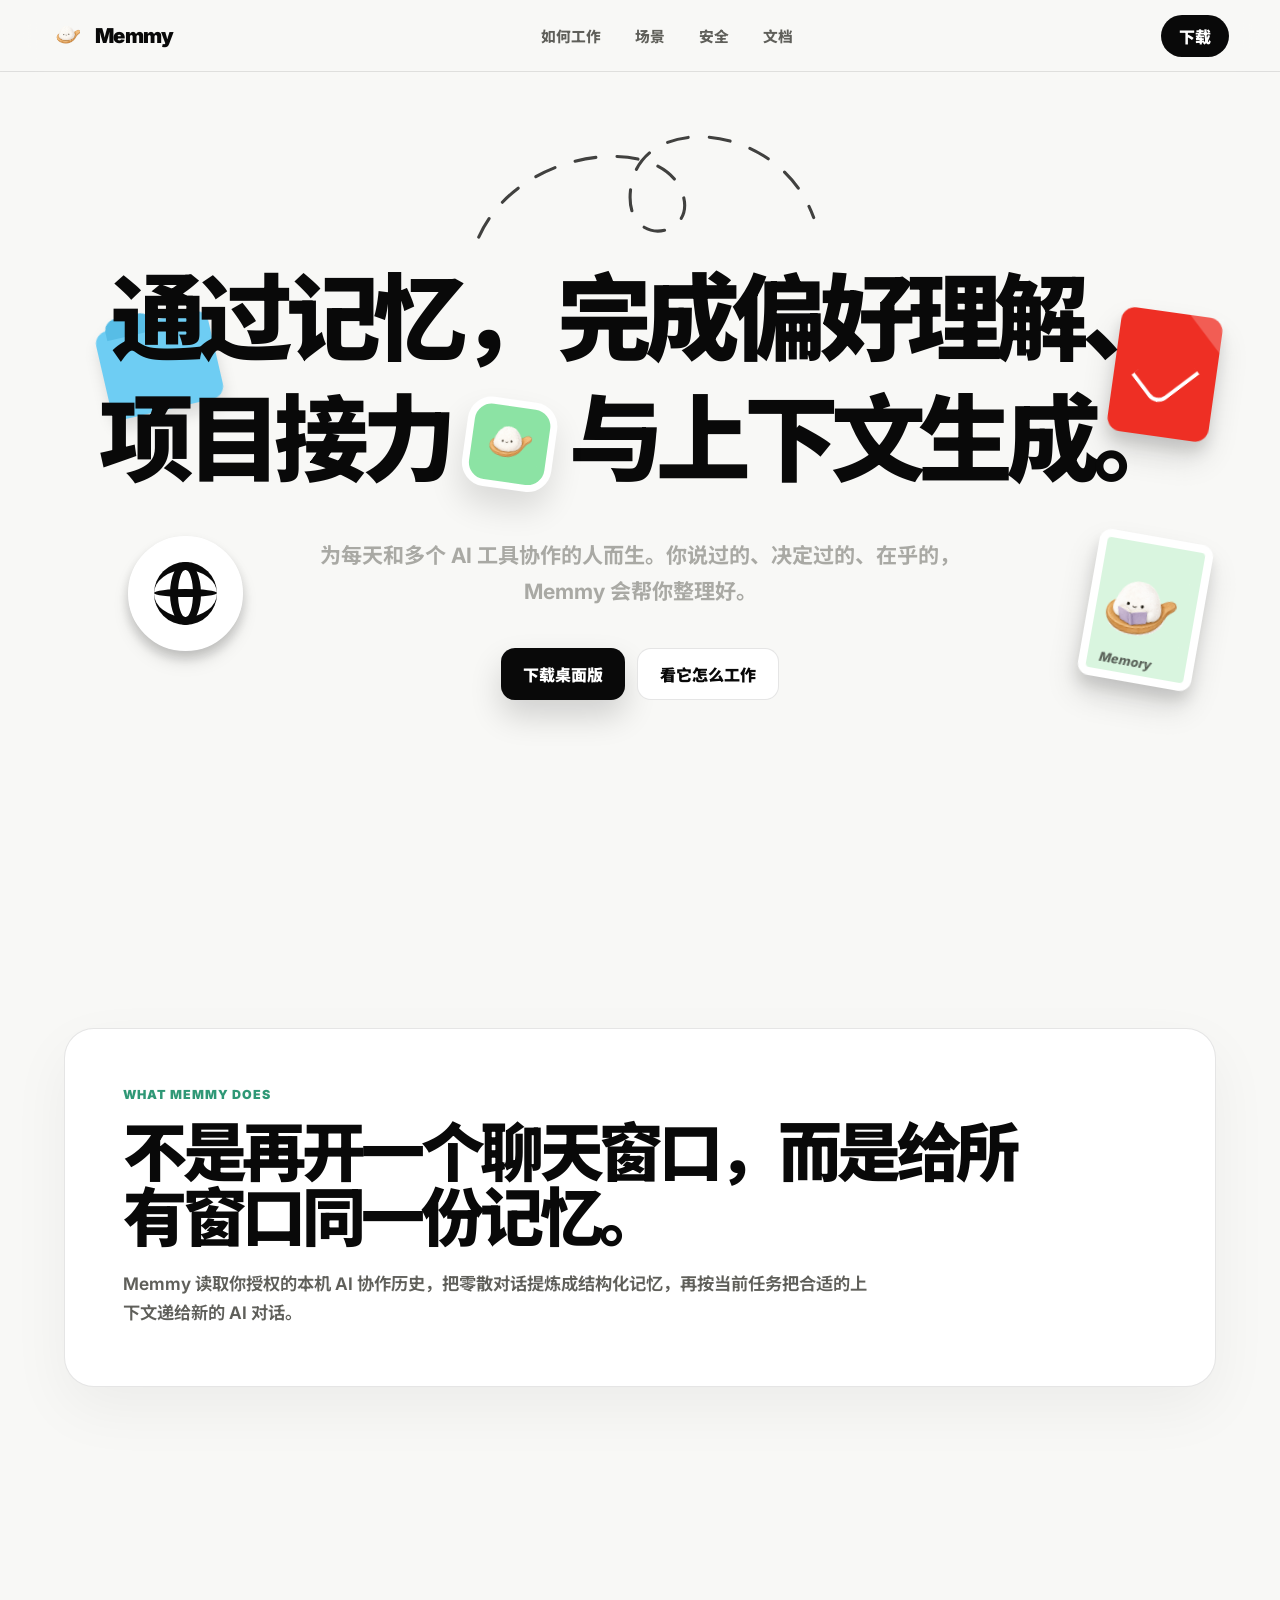
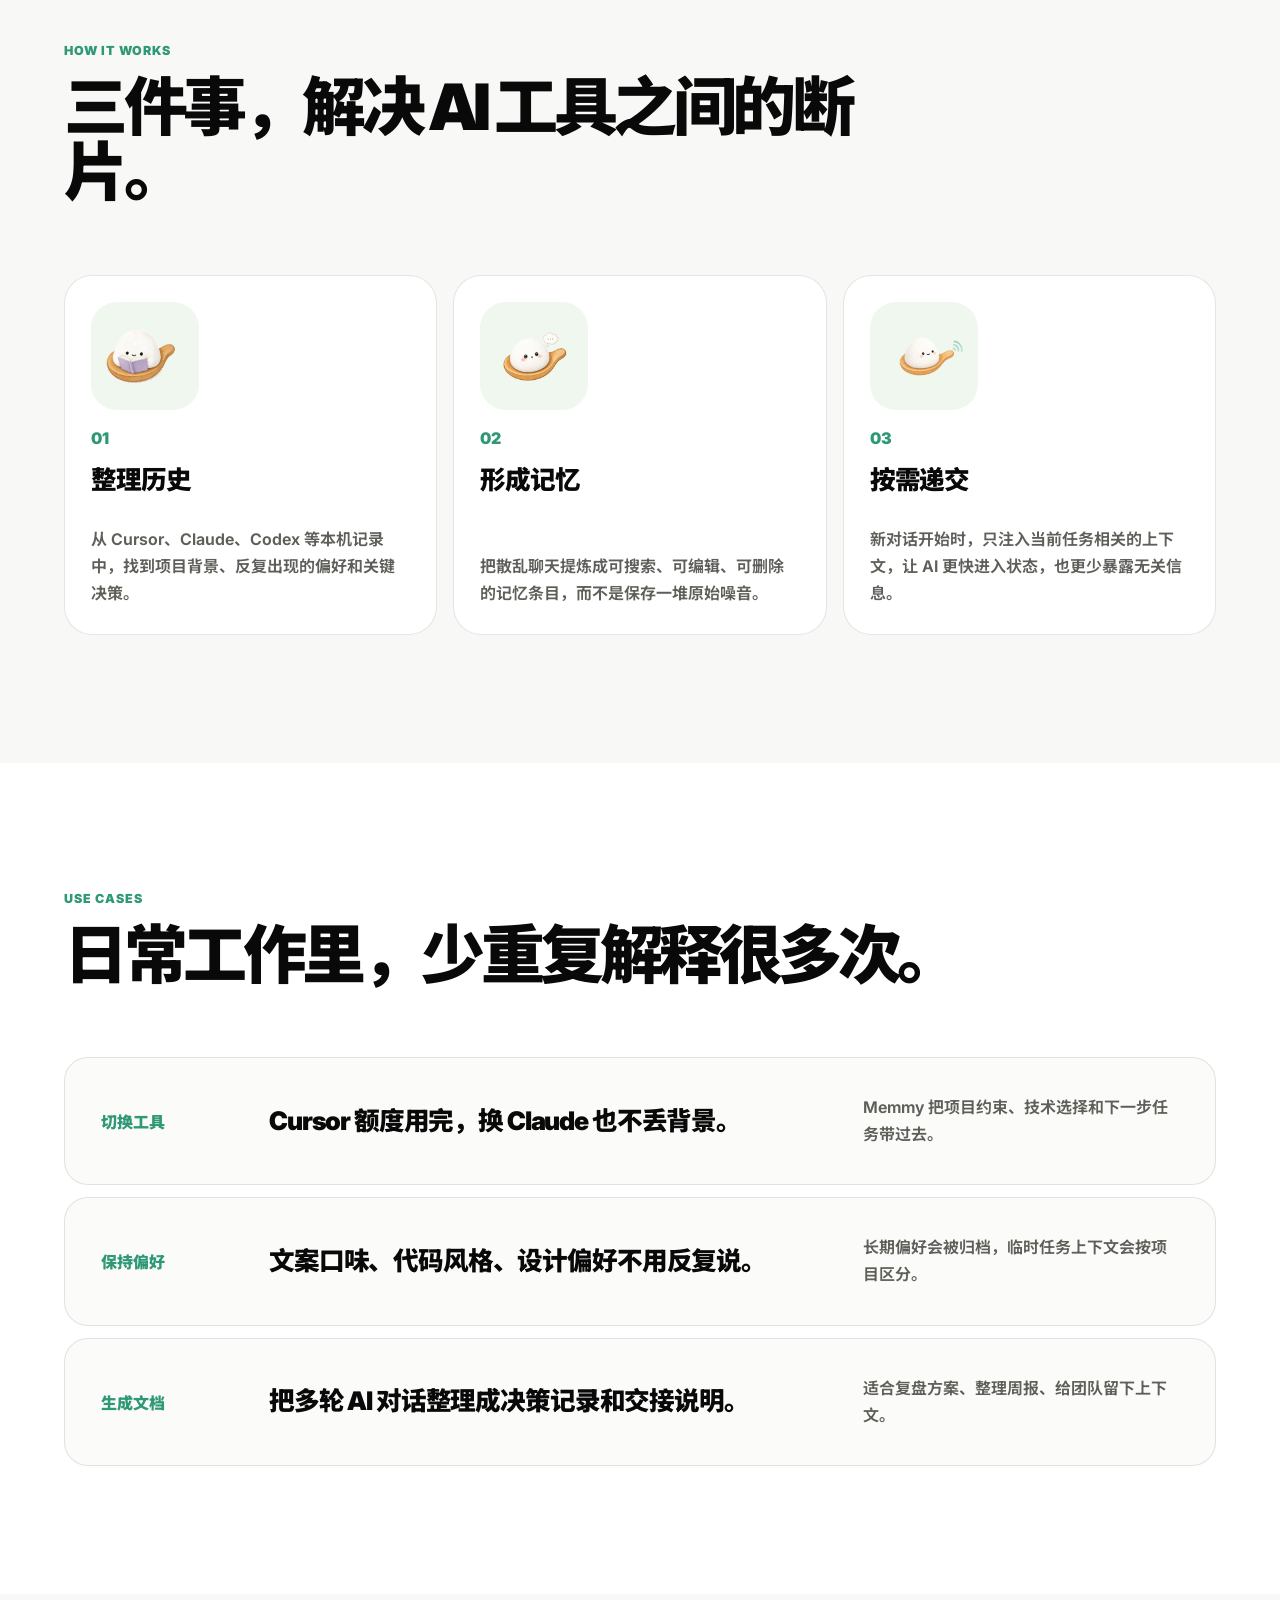
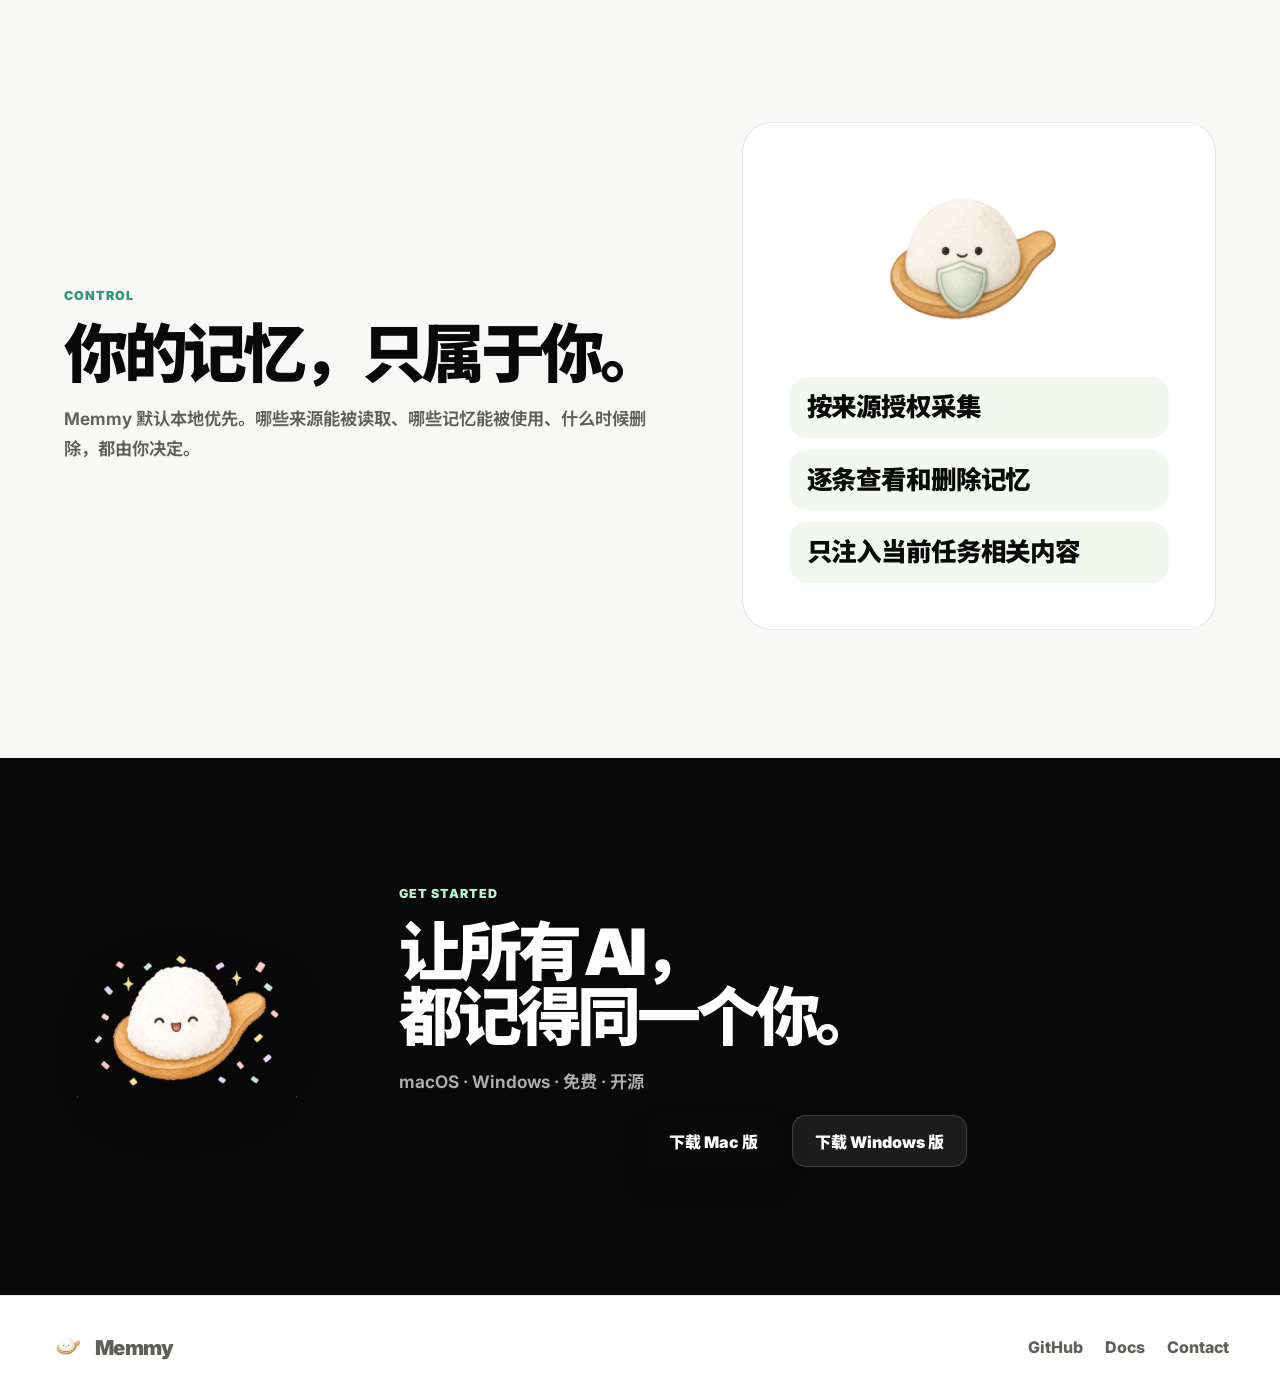
==== index.html @ 9f3065ba "Publish Memmy website version 2" ====
<!DOCTYPE html>
<html lang="zh-CN">
<head>
  <meta charset="UTF-8" />
  <meta name="viewport" content="width=device-width, initial-scale=1.0" />
  <title>Memmy · 让所有 AI，都记得同一个你</title>
  <meta name="description" content="Memmy 是一个本地优先的个人 AI 记忆层。它整理你的偏好、决策和项目背景，让不同 AI 工具接上同一个你。" />
  <link rel="icon" type="image/png" href="assets/favicon.png" />
  <link rel="preconnect" href="https://fonts.googleapis.com" />
  <link rel="preconnect" href="https://fonts.gstatic.com" crossorigin />
  <link href="https://fonts.googleapis.com/css2?family=Inter:wght@400;500;600;700;800;900&family=Noto+Sans+SC:wght@400;500;700;900&display=swap" rel="stylesheet" />
  <link rel="stylesheet" href="styles.css?v=qoderwork-clean-v1" />
</head>
<body>
  <header class="site-nav">
    <a href="#top" class="brand">
      <img src="assets/mascot/memmy-rice.png" alt="Memmy" />
      <span>Memmy</span>
    </a>
    <nav class="nav-links" aria-label="主导航">
      <a href="#how">如何工作</a>
      <a href="#cases">场景</a>
      <a href="#privacy">安全</a>
      <a href="docs/">文档</a>
    </nav>
    <a href="#download" class="nav-button">下载</a>
  </header>

  <main id="top">
    <section class="hero">
      <div class="hero-art" aria-hidden="true">
        <svg class="doodle-line" viewBox="0 0 520 210" fill="none">
          <path d="M78 140C122 42 271 24 304 82C336 141 237 159 250 82C264 -2 417 10 456 118" pathLength="1" />
        </svg>

        <div class="sticker sticker-folder">
          <span></span>
        </div>
        <div class="sticker sticker-globe">
          <span></span>
        </div>
        <div class="sticker sticker-doc">
          <span></span>
        </div>
        <div class="sticker sticker-card">
          <img src="assets/mascot/memmy-read.png" alt="" />
        </div>
      </div>

      <div class="hero-copy reveal">
        <h1>
          <span>通过记忆，</span>
          <span>完成偏好理解、</span>
          <span>项目接力</span>
          <img src="assets/mascot/memmy-rice.png" alt="" class="inline-memmy" />
          <span>与上下文生成。</span>
        </h1>
        <p>为每天和多个 AI 工具协作的人而生。你说过的、决定过的、在乎的，Memmy 会帮你整理好。</p>
        <div class="hero-actions">
          <a href="#download" class="button button-primary">下载桌面版</a>
          <a href="#how" class="button button-secondary">看它怎么工作</a>
        </div>
      </div>
    </section>

    <section class="plain-intro">
      <div class="intro-card reveal">
        <span class="eyebrow">WHAT MEMMY DOES</span>
        <h2>不是再开一个聊天窗口，而是给所有窗口同一份记忆。</h2>
        <p>Memmy 读取你授权的本机 AI 协作历史，把零散对话提炼成结构化记忆，再按当前任务把合适的上下文递给新的 AI 对话。</p>
      </div>
    </section>

    <section class="process-section" id="how">
      <div class="section-heading reveal">
        <span class="eyebrow">HOW IT WORKS</span>
        <h2>三件事，解决 AI 工具之间的断片。</h2>
      </div>

      <div class="process-grid">
        <article class="process-card reveal">
          <div class="process-icon">
            <img src="assets/mascot/memmy-read.png" alt="" />
          </div>
          <span>01</span>
          <h3>整理历史</h3>
          <p>从 Cursor、Claude、Codex 等本机记录中，找到项目背景、反复出现的偏好和关键决策。</p>
        </article>
        <article class="process-card reveal">
          <div class="process-icon">
            <img src="assets/mascot/memmy-think.png" alt="" />
          </div>
          <span>02</span>
          <h3>形成记忆</h3>
          <p>把散乱聊天提炼成可搜索、可编辑、可删除的记忆条目，而不是保存一堆原始噪音。</p>
        </article>
        <article class="process-card reveal">
          <div class="process-icon">
            <img src="assets/mascot/memmy-connect.png" alt="" />
          </div>
          <span>03</span>
          <h3>按需递交</h3>
          <p>新对话开始时，只注入当前任务相关的上下文，让 AI 更快进入状态，也更少暴露无关信息。</p>
        </article>
      </div>
    </section>

    <section class="cases-section" id="cases">
      <div class="section-heading reveal">
        <span class="eyebrow">USE CASES</span>
        <h2>日常工作里，少重复解释很多次。</h2>
      </div>

      <div class="case-list">
        <article class="case-row reveal">
          <span>切换工具</span>
          <h3>Cursor 额度用完，换 Claude 也不丢背景。</h3>
          <p>Memmy 把项目约束、技术选择和下一步任务带过去。</p>
        </article>
        <article class="case-row reveal">
          <span>保持偏好</span>
          <h3>文案口味、代码风格、设计偏好不用反复说。</h3>
          <p>长期偏好会被归档，临时任务上下文会按项目区分。</p>
        </article>
        <article class="case-row reveal">
          <span>生成文档</span>
          <h3>把多轮 AI 对话整理成决策记录和交接说明。</h3>
          <p>适合复盘方案、整理周报、给团队留下上下文。</p>
        </article>
      </div>
    </section>

    <section class="privacy-section" id="privacy">
      <div class="privacy-copy reveal">
        <span class="eyebrow">CONTROL</span>
        <h2>你的记忆，只属于你。</h2>
        <p>Memmy 默认本地优先。哪些来源能被读取、哪些记忆能被使用、什么时候删除，都由你决定。</p>
      </div>
      <div class="privacy-panel reveal">
        <img src="assets/mascot/memmy-shield.png" alt="" />
        <ul>
          <li>按来源授权采集</li>
          <li>逐条查看和删除记忆</li>
          <li>只注入当前任务相关内容</li>
        </ul>
      </div>
    </section>

    <section class="download-section" id="download">
      <img src="assets/mascot/memmy-celebrate.png" alt="" class="download-mascot reveal" />
      <div class="download-copy reveal">
        <span class="eyebrow">GET STARTED</span>
        <h2>让所有 AI，<br />都记得同一个你。</h2>
        <p>macOS · Windows · 免费 · 开源</p>
        <div class="hero-actions">
          <a href="#" class="button button-primary" id="downloadBtn">下载 Mac 版</a>
          <a href="#" class="button button-secondary" id="downloadWinBtn">下载 Windows 版</a>
        </div>
      </div>
    </section>
  </main>

  <footer class="footer">
    <a href="#top" class="brand">
      <img src="assets/mascot/memmy-rice.png" alt="" />
      <span>Memmy</span>
    </a>
    <nav>
      <a href="https://github.com/memmy" target="_blank" rel="noreferrer">GitHub</a>
      <a href="docs/">Docs</a>
      <a href="mailto:hi@memmy.ai">Contact</a>
    </nav>
  </footer>

  <script src="script.js?v=qoderwork-clean-v1"></script>
</body>
</html>
---- styles.css ----
:root {
  --bg: #f8f8f6;
  --paper: #ffffff;
  --ink: #090909;
  --muted: #a9a9a4;
  --text-soft: #5f5f5a;
  --line: rgba(9, 9, 9, 0.1);
  --mint: #8ce3a4;
  --mint-dark: #2f9876;
  --blue: #6ecdf3;
  --red: #ee2f24;
  --shadow: 0 18px 32px rgba(9, 9, 9, 0.12);
  --maxw: 1180px;
  --font: "Inter", "Noto Sans SC", ui-sans-serif, system-ui, -apple-system, "PingFang SC", sans-serif;
}

*, *::before, *::after {
  box-sizing: border-box;
  margin: 0;
  padding: 0;
}

html {
  scroll-behavior: smooth;
  background: var(--bg);
}

body {
  min-height: 100vh;
  color: var(--ink);
  background: var(--bg);
  font-family: var(--font);
  overflow-x: hidden;
  -webkit-font-smoothing: antialiased;
}

img {
  display: block;
  max-width: 100%;
}

a {
  color: inherit;
  text-decoration: none;
}

::selection {
  color: var(--ink);
  background: #d7f7df;
}

.site-nav {
  position: sticky;
  top: 0;
  z-index: 50;
  height: 72px;
  display: flex;
  align-items: center;
  justify-content: space-between;
  gap: 20px;
  padding: 0 clamp(20px, 4vw, 52px);
  background: rgba(248, 248, 246, 0.86);
  border-bottom: 1px solid var(--line);
  backdrop-filter: blur(18px);
  -webkit-backdrop-filter: blur(18px);
}

.brand {
  display: inline-flex;
  align-items: center;
  gap: 10px;
  font-weight: 900;
}

.brand img {
  width: 34px;
  height: 34px;
  object-fit: contain;
}

.brand span {
  font-size: 1.28rem;
  letter-spacing: -0.04em;
}

.nav-links {
  display: flex;
  align-items: center;
  gap: clamp(18px, 3vw, 34px);
  color: var(--text-soft);
  font-size: 0.92rem;
  font-weight: 800;
}

.nav-button {
  display: inline-flex;
  align-items: center;
  justify-content: center;
  min-height: 42px;
  padding: 0 18px;
  color: #fff;
  font-weight: 900;
  border-radius: 999px;
  background: var(--ink);
}

.hero {
  position: relative;
  min-height: calc(100vh - 72px);
  display: grid;
  place-items: center;
  padding: clamp(70px, 8vw, 110px) clamp(20px, 5vw, 72px) clamp(72px, 9vw, 120px);
  overflow: hidden;
}

.hero-copy {
  position: relative;
  z-index: 2;
  max-width: 1600px;
  display: grid;
  justify-items: center;
  gap: clamp(24px, 3vw, 38px);
  text-align: center;
}

.hero h1 {
  max-width: 1480px;
  font-size: clamp(4rem, 7.4vw, 10rem);
  font-weight: 900;
  line-height: 1.27;
  letter-spacing: -0.08em;
}

.hero h1 span {
  display: inline-block;
  white-space: nowrap;
}

.inline-memmy {
  display: inline-block;
  width: clamp(74px, 7vw, 118px);
  margin: 0 0.06em;
  padding: 8px;
  vertical-align: middle;
  border: 7px solid #fff;
  border-radius: 24px;
  background: var(--mint);
  box-shadow: var(--shadow);
  transform: rotate(8deg) translateY(-0.05em);
}

.hero p {
  max-width: 720px;
  color: var(--muted);
  font-size: clamp(1.1rem, 1.65vw, 1.55rem);
  font-weight: 700;
  line-height: 1.7;
}

.hero-actions {
  display: flex;
  align-items: center;
  justify-content: center;
  gap: 12px;
  flex-wrap: wrap;
}

.button {
  min-height: 52px;
  display: inline-flex;
  align-items: center;
  justify-content: center;
  padding: 0 22px;
  border-radius: 14px;
  font-weight: 900;
  transition: transform 0.18s ease, box-shadow 0.18s ease;
}

.button:hover {
  transform: translateY(-2px);
}

.button-primary {
  color: #fff;
  background: var(--ink);
  box-shadow: 0 16px 32px rgba(9, 9, 9, 0.16);
}

.button-secondary {
  color: var(--ink);
  background: var(--paper);
  border: 1px solid var(--line);
}

.hero-art {
  position: absolute;
  inset: 0;
  z-index: 1;
  pointer-events: none;
}

.doodle-line {
  position: absolute;
  top: 5%;
  left: 50%;
  width: min(36vw, 520px);
  transform: translateX(-50%);
}

.doodle-line path {
  stroke: #1e1e1d;
  stroke-width: 3.5;
  stroke-linecap: round;
  stroke-dasharray: 0.035 0.035;
  opacity: 0.84;
}

.sticker {
  position: absolute;
  display: grid;
  place-items: center;
  filter: drop-shadow(0 10px 7px rgba(9, 9, 9, 0.12));
}

.sticker-folder {
  left: 8%;
  top: 30%;
  width: clamp(88px, 9vw, 150px);
  height: clamp(70px, 7vw, 118px);
  transform: rotate(-13deg);
  border-radius: 13px;
  background: var(--blue);
}

.sticker-folder::before {
  content: "";
  position: absolute;
  top: -10px;
  left: 12px;
  width: 42%;
  height: 20px;
  border-radius: 12px 12px 0 0;
  background: #57bde6;
}

.sticker-globe {
  left: 10%;
  top: 56%;
  width: clamp(86px, 9vw, 138px);
  aspect-ratio: 1;
  border: 10px solid #fff;
  border-radius: 50%;
  background: #fff;
  box-shadow: 0 6px 12px rgba(9, 9, 9, 0.14);
}

.sticker-globe span,
.sticker-globe::before,
.sticker-globe::after {
  position: absolute;
  content: "";
  inset: 16px;
  border: 8px solid var(--ink);
  border-radius: 50%;
}

.sticker-globe span {
  width: 32%;
  left: 34%;
}

.sticker-globe::before {
  border-left: 0;
  border-right: 0;
}

.sticker-globe::after {
  inset: 46% 16px auto;
  height: 8px;
  border: 0;
  background: var(--ink);
}

.sticker-doc {
  right: 5%;
  top: 29%;
  width: clamp(78px, 8vw, 128px);
  aspect-ratio: 0.82;
  transform: rotate(8deg);
  border-radius: 14px;
  background: var(--red);
  box-shadow: var(--shadow);
}

.sticker-doc::before {
  content: "";
  position: absolute;
  top: 0;
  right: 0;
  border-style: solid;
  border-width: 0 34px 34px 0;
  border-color: transparent rgba(255, 255, 255, 0.22) transparent transparent;
}

.sticker-doc span {
  width: 40%;
  height: 44%;
  border: 4px solid #fff;
  border-top: 0;
  border-left: 0;
  transform: rotate(45deg);
  border-radius: 0 0 14px 0;
}

.sticker-card {
  right: 6%;
  top: 56%;
  width: clamp(84px, 9vw, 136px);
  aspect-ratio: 0.78;
  transform: rotate(10deg);
  padding: 10px;
  border: 8px solid #fff;
  border-radius: 12px;
  background: #d9f5df;
  box-shadow: var(--shadow);
}

.sticker-card img {
  width: 100%;
  height: 78%;
  object-fit: contain;
}

.sticker-card::after {
  content: "Memory";
  position: absolute;
  left: 12px;
  right: 12px;
  bottom: 5px;
  color: #2b2b28;
  font-size: clamp(0.72rem, 1vw, 1rem);
  font-weight: 800;
  font-style: italic;
  opacity: 0.72;
}

.plain-intro,
.process-section,
.cases-section,
.privacy-section,
.download-section {
  padding: clamp(76px, 10vw, 130px) clamp(20px, 5vw, 64px);
}

.intro-card {
  max-width: var(--maxw);
  display: grid;
  gap: 18px;
  margin: 0 auto;
  padding: clamp(30px, 5vw, 58px);
  border: 1px solid var(--line);
  border-radius: 30px;
  background: var(--paper);
  box-shadow: 0 22px 60px rgba(9, 9, 9, 0.05);
}

.eyebrow {
  color: var(--mint-dark);
  font-size: 0.78rem;
  font-weight: 900;
  letter-spacing: 0.08em;
  text-transform: uppercase;
}

.intro-card h2,
.section-heading h2,
.privacy-copy h2,
.download-copy h2 {
  max-width: 900px;
  font-size: clamp(2.4rem, 5vw, 5.2rem);
  font-weight: 900;
  line-height: 1.02;
  letter-spacing: -0.07em;
}

.intro-card p,
.section-heading p,
.privacy-copy p,
.download-copy p {
  max-width: 760px;
  color: var(--text-soft);
  font-size: clamp(1rem, 1.35vw, 1.2rem);
  font-weight: 650;
  line-height: 1.72;
}

.section-heading {
  max-width: var(--maxw);
  display: grid;
  gap: 16px;
  margin: 0 auto clamp(36px, 6vw, 70px);
}

.process-grid {
  max-width: var(--maxw);
  display: grid;
  grid-template-columns: repeat(3, 1fr);
  gap: 16px;
  margin: 0 auto;
}

.process-card {
  min-height: 360px;
  display: flex;
  flex-direction: column;
  gap: 18px;
  padding: 26px;
  border: 1px solid var(--line);
  border-radius: 28px;
  background: var(--paper);
}

.process-icon {
  width: 108px;
  height: 108px;
  display: grid;
  place-items: center;
  border-radius: 26px;
  background: #eff7ef;
}

.process-icon img {
  width: 78px;
}

.process-card span,
.case-row span {
  color: var(--mint-dark);
  font-weight: 900;
}

.process-card h3,
.case-row h3,
.privacy-panel li {
  font-size: clamp(1.35rem, 2vw, 1.9rem);
  font-weight: 900;
  line-height: 1.12;
  letter-spacing: -0.045em;
}

.process-card p,
.case-row p {
  margin-top: auto;
  color: var(--text-soft);
  font-weight: 650;
  line-height: 1.7;
}

.cases-section {
  background: #fff;
}

.case-list {
  max-width: var(--maxw);
  display: grid;
  gap: 12px;
  margin: 0 auto;
}

.case-row {
  display: grid;
  grid-template-columns: 120px 1fr minmax(220px, 0.58fr);
  gap: clamp(18px, 4vw, 48px);
  align-items: center;
  padding: clamp(22px, 4vw, 36px);
  border: 1px solid var(--line);
  border-radius: 24px;
  background: #fbfbf9;
}

.privacy-section {
  display: grid;
  grid-template-columns: minmax(0, 0.95fr) minmax(320px, 0.75fr);
  gap: clamp(30px, 6vw, 86px);
  align-items: center;
  max-width: calc(var(--maxw) + 128px);
  margin: 0 auto;
}

.privacy-copy {
  display: grid;
  gap: 18px;
}

.privacy-panel {
  display: grid;
  justify-items: center;
  gap: 28px;
  padding: clamp(28px, 5vw, 46px);
  border: 1px solid var(--line);
  border-radius: 30px;
  background: var(--paper);
}

.privacy-panel img {
  width: min(56%, 180px);
}

.privacy-panel ul {
  width: 100%;
  display: grid;
  gap: 12px;
  list-style: none;
}

.privacy-panel li {
  padding: 16px 18px;
  border-radius: 18px;
  background: #f2f7f0;
}

.download-section {
  display: grid;
  grid-template-columns: minmax(180px, 0.3fr) minmax(0, 1fr);
  gap: clamp(30px, 7vw, 90px);
  align-items: center;
  color: #fff;
  background: var(--ink);
}

.download-mascot {
  width: min(100%, 220px);
  justify-self: center;
  filter: drop-shadow(0 20px 28px rgba(0, 0, 0, 0.28));
}

.download-copy {
  display: grid;
  gap: 18px;
}

.download-copy p {
  color: rgba(255, 255, 255, 0.68);
}

.download-section .eyebrow {
  color: #b6f1cd;
}

.download-section .button-secondary {
  color: #fff;
  background: rgba(255, 255, 255, 0.08);
  border-color: rgba(255, 255, 255, 0.16);
}

.footer {
  display: flex;
  align-items: center;
  justify-content: space-between;
  gap: 24px;
  padding: 34px clamp(20px, 4vw, 52px);
  color: var(--text-soft);
  background: #fff;
  border-top: 1px solid var(--line);
}

.footer nav {
  display: flex;
  gap: 22px;
  flex-wrap: wrap;
  justify-content: flex-end;
  font-weight: 800;
}

.reveal {
  opacity: 0;
  transform: translateY(20px);
  transition: opacity 0.65s cubic-bezier(0.16, 1, 0.3, 1), transform 0.65s cubic-bezier(0.16, 1, 0.3, 1);
}

.reveal.visible {
  opacity: 1;
  transform: translateY(0);
}

@media (max-width: 1100px) {
  .hero h1 {
    font-size: clamp(3.8rem, 10vw, 7rem);
  }

  .sticker-folder {
    left: 3%;
  }

  .sticker-globe {
    left: 4%;
  }

  .sticker-doc,
  .sticker-card {
    right: 4%;
  }
}

@media (max-width: 900px) {
  .nav-links {
    display: none;
  }

  .hero {
    min-height: calc(100vh - 72px);
  }

  .hero h1 span {
    white-space: normal;
  }

  .sticker {
    opacity: 0.42;
    transform: scale(0.76);
  }

  .doodle-line {
    opacity: 0.45;
    width: 70vw;
  }

  .process-grid,
  .privacy-section,
  .download-section {
    grid-template-columns: 1fr;
  }

  .case-row {
    grid-template-columns: 1fr;
  }
}

@media (max-width: 560px) {
  .site-nav {
    height: 66px;
  }

  .brand span {
    font-size: 1.08rem;
  }

  .hero {
    padding-top: 64px;
  }

  .hero h1 {
    font-size: clamp(3.2rem, 16vw, 4.6rem);
    line-height: 1.12;
  }

  .hero p {
    font-size: 1rem;
  }

  .sticker-doc,
  .sticker-card,
  .sticker-folder,
  .sticker-globe {
    display: none;
  }

  .hero-actions,
  .button {
    width: 100%;
  }

  .footer {
    align-items: flex-start;
    flex-direction: column;
  }

  .footer nav {
    justify-content: flex-start;
  }
}

@media (prefers-reduced-motion: reduce) {
  *, *::before, *::after {
    scroll-behavior: auto !important;
    animation: none !important;
    transition: none !important;
  }

  .reveal {
    opacity: 1;
    transform: none;
  }
}
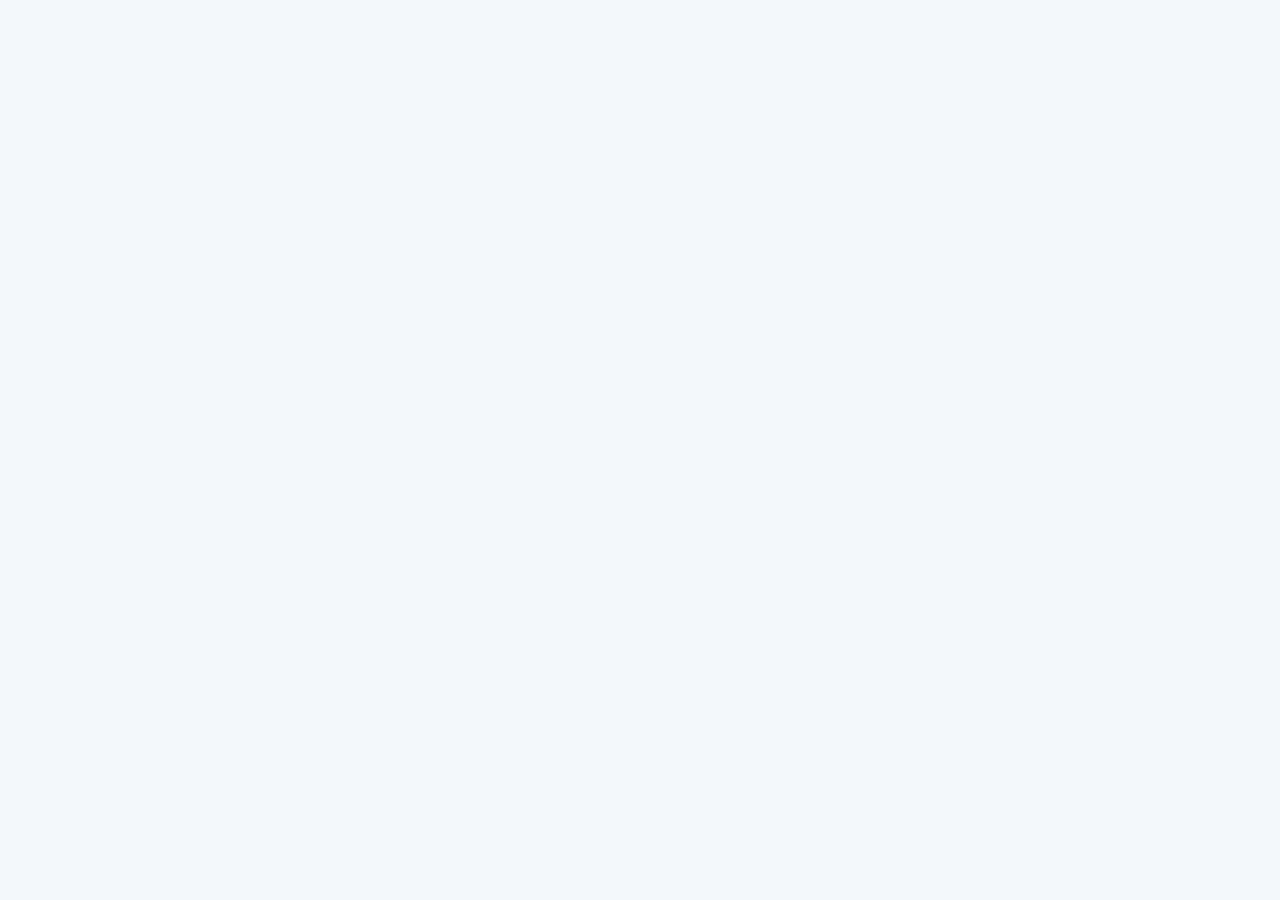
==== commit 232e584c: "Correct version 2 hero spring logo" ====
--- a/index.html
+++ b/index.html
@@ -1,177 +1,14 @@
-<!DOCTYPE html>
-<html lang="zh-CN">
-<head>
-  <meta charset="UTF-8" />
-  <meta name="viewport" content="width=device-width, initial-scale=1.0" />
-  <title>Memmy · 让所有 AI，都记得同一个你</title>
-  <meta name="description" content="Memmy 是一个本地优先的个人 AI 记忆层。它整理你的偏好、决策和项目背景，让不同 AI 工具接上同一个你。" />
-  <link rel="icon" type="image/png" href="assets/favicon.png" />
-  <link rel="preconnect" href="https://fonts.googleapis.com" />
-  <link rel="preconnect" href="https://fonts.gstatic.com" crossorigin />
-  <link href="https://fonts.googleapis.com/css2?family=Inter:wght@400;500;600;700;800;900&family=Noto+Sans+SC:wght@400;500;700;900&display=swap" rel="stylesheet" />
-  <link rel="stylesheet" href="styles.css?v=qoderwork-clean-v1" />
-</head>
-<body>
-  <header class="site-nav">
-    <a href="#top" class="brand">
-      <img src="assets/mascot/memmy-rice.png" alt="Memmy" />
-      <span>Memmy</span>
-    </a>
-    <nav class="nav-links" aria-label="主导航">
-      <a href="#how">如何工作</a>
-      <a href="#cases">场景</a>
-      <a href="#privacy">安全</a>
-      <a href="docs/">文档</a>
-    </nav>
-    <a href="#download" class="nav-button">下载</a>
-  </header>
-
-  <main id="top">
-    <section class="hero">
-      <div class="hero-art" aria-hidden="true">
-        <svg class="doodle-line" viewBox="0 0 520 210" fill="none">
-          <path d="M78 140C122 42 271 24 304 82C336 141 237 159 250 82C264 -2 417 10 456 118" pathLength="1" />
-        </svg>
-
-        <div class="sticker sticker-folder">
-          <span></span>
-        </div>
-        <div class="sticker sticker-globe">
-          <span></span>
-        </div>
-        <div class="sticker sticker-doc">
-          <span></span>
-        </div>
-        <div class="sticker sticker-card">
-          <img src="assets/mascot/memmy-read.png" alt="" />
-        </div>
-      </div>
-
-      <div class="hero-copy reveal">
-        <h1>
-          <span>通过记忆，</span>
-          <span>完成偏好理解、</span>
-          <span>项目接力</span>
-          <img src="assets/mascot/memmy-rice.png" alt="" class="inline-memmy" />
-          <span>与上下文生成。</span>
-        </h1>
-        <p>为每天和多个 AI 工具协作的人而生。你说过的、决定过的、在乎的，Memmy 会帮你整理好。</p>
-        <div class="hero-actions">
-          <a href="#download" class="button button-primary">下载桌面版</a>
-          <a href="#how" class="button button-secondary">看它怎么工作</a>
-        </div>
-      </div>
-    </section>
-
-    <section class="plain-intro">
-      <div class="intro-card reveal">
-        <span class="eyebrow">WHAT MEMMY DOES</span>
-        <h2>不是再开一个聊天窗口，而是给所有窗口同一份记忆。</h2>
-        <p>Memmy 读取你授权的本机 AI 协作历史，把零散对话提炼成结构化记忆，再按当前任务把合适的上下文递给新的 AI 对话。</p>
-      </div>
-    </section>
-
-    <section class="process-section" id="how">
-      <div class="section-heading reveal">
-        <span class="eyebrow">HOW IT WORKS</span>
-        <h2>三件事，解决 AI 工具之间的断片。</h2>
-      </div>
-
-      <div class="process-grid">
-        <article class="process-card reveal">
-          <div class="process-icon">
-            <img src="assets/mascot/memmy-read.png" alt="" />
-          </div>
-          <span>01</span>
-          <h3>整理历史</h3>
-          <p>从 Cursor、Claude、Codex 等本机记录中，找到项目背景、反复出现的偏好和关键决策。</p>
-        </article>
-        <article class="process-card reveal">
-          <div class="process-icon">
-            <img src="assets/mascot/memmy-think.png" alt="" />
-          </div>
-          <span>02</span>
-          <h3>形成记忆</h3>
-          <p>把散乱聊天提炼成可搜索、可编辑、可删除的记忆条目，而不是保存一堆原始噪音。</p>
-        </article>
-        <article class="process-card reveal">
-          <div class="process-icon">
-            <img src="assets/mascot/memmy-connect.png" alt="" />
-          </div>
-          <span>03</span>
-          <h3>按需递交</h3>
-          <p>新对话开始时，只注入当前任务相关的上下文，让 AI 更快进入状态，也更少暴露无关信息。</p>
-        </article>
-      </div>
-    </section>
-
-    <section class="cases-section" id="cases">
-      <div class="section-heading reveal">
-        <span class="eyebrow">USE CASES</span>
-        <h2>日常工作里，少重复解释很多次。</h2>
-      </div>
-
-      <div class="case-list">
-        <article class="case-row reveal">
-          <span>切换工具</span>
-          <h3>Cursor 额度用完，换 Claude 也不丢背景。</h3>
-          <p>Memmy 把项目约束、技术选择和下一步任务带过去。</p>
-        </article>
-        <article class="case-row reveal">
-          <span>保持偏好</span>
-          <h3>文案口味、代码风格、设计偏好不用反复说。</h3>
-          <p>长期偏好会被归档，临时任务上下文会按项目区分。</p>
-        </article>
-        <article class="case-row reveal">
-          <span>生成文档</span>
-          <h3>把多轮 AI 对话整理成决策记录和交接说明。</h3>
-          <p>适合复盘方案、整理周报、给团队留下上下文。</p>
-        </article>
-      </div>
-    </section>
-
-    <section class="privacy-section" id="privacy">
-      <div class="privacy-copy reveal">
-        <span class="eyebrow">CONTROL</span>
-        <h2>你的记忆，只属于你。</h2>
-        <p>Memmy 默认本地优先。哪些来源能被读取、哪些记忆能被使用、什么时候删除，都由你决定。</p>
-      </div>
-      <div class="privacy-panel reveal">
-        <img src="assets/mascot/memmy-shield.png" alt="" />
-        <ul>
-          <li>按来源授权采集</li>
-          <li>逐条查看和删除记忆</li>
-          <li>只注入当前任务相关内容</li>
-        </ul>
-      </div>
-    </section>
-
-    <section class="download-section" id="download">
-      <img src="assets/mascot/memmy-celebrate.png" alt="" class="download-mascot reveal" />
-      <div class="download-copy reveal">
-        <span class="eyebrow">GET STARTED</span>
-        <h2>让所有 AI，<br />都记得同一个你。</h2>
-        <p>macOS · Windows · 免费 · 开源</p>
-        <div class="hero-actions">
-          <a href="#" class="button button-primary" id="downloadBtn">下载 Mac 版</a>
-          <a href="#" class="button button-secondary" id="downloadWinBtn">下载 Windows 版</a>
-        </div>
-      </div>
-    </section>
-  </main>
-
-  <footer class="footer">
-    <a href="#top" class="brand">
-      <img src="assets/mascot/memmy-rice.png" alt="" />
-      <span>Memmy</span>
-    </a>
-    <nav>
-      <a href="https://github.com/memmy" target="_blank" rel="noreferrer">GitHub</a>
-      <a href="docs/">Docs</a>
-      <a href="mailto:hi@memmy.ai">Contact</a>
-    </nav>
-  </footer>
-
-  <script src="script.js?v=qoderwork-clean-v1"></script>
-</body>
+<!doctype html>
+<html lang="en">
+  <head>
+    <meta charset="UTF-8" />
+    <link rel="icon" type="image/png" href="/favicon.png" />
+    <meta name="viewport" content="width=device-width, initial-scale=1.0" />
+    <title>Memmy</title>
+    <script type="module" crossorigin src="/assets/index-CeMBp0dL.js"></script>
+    <link rel="stylesheet" crossorigin href="/assets/index-BHrpBFGE.css">
+  </head>
+  <body>
+    <div id="root"></div>
+  </body>
 </html>
--- a/assets/index-BHrpBFGE.css
+++ b/assets/index-BHrpBFGE.css
@@ -0,0 +1 @@
+@import "https://fonts.googleapis.com/css2?family=Nunito:ital,wght@0,400;0,500;0,600;0,700;0,800;1,400&display=swap";@layer components;@layer properties{@supports (((-webkit-hyphens:none)) and (not (margin-trim:inline))) or ((-moz-orient:inline) and (not (color:rgb(from red r g b)))){*,:before,:after,::backdrop{--tw-translate-x:0;--tw-translate-y:0;--tw-translate-z:0;--tw-rotate-x:initial;--tw-rotate-y:initial;--tw-rotate-z:initial;--tw-skew-x:initial;--tw-skew-y:initial;--tw-space-y-reverse:0;--tw-divide-y-reverse:0;--tw-border-style:solid;--tw-gradient-position:initial;--tw-gradient-from:#0000;--tw-gradient-via:#0000;--tw-gradient-to:#0000;--tw-gradient-stops:initial;--tw-gradient-via-stops:initial;--tw-gradient-from-position:0%;--tw-gradient-via-position:50%;--tw-gradient-to-position:100%;--tw-leading:initial;--tw-font-weight:initial;--tw-tracking:initial;--tw-ordinal:initial;--tw-slashed-zero:initial;--tw-numeric-figure:initial;--tw-numeric-spacing:initial;--tw-numeric-fraction:initial;--tw-shadow:0 0 #0000;--tw-shadow-color:initial;--tw-shadow-alpha:100%;--tw-inset-shadow:0 0 #0000;--tw-inset-shadow-color:initial;--tw-inset-shadow-alpha:100%;--tw-ring-color:initial;--tw-ring-shadow:0 0 #0000;--tw-inset-ring-color:initial;--tw-inset-ring-shadow:0 0 #0000;--tw-ring-inset:initial;--tw-ring-offset-width:0px;--tw-ring-offset-color:#fff;--tw-ring-offset-shadow:0 0 #0000;--tw-blur:initial;--tw-brightness:initial;--tw-contrast:initial;--tw-grayscale:initial;--tw-hue-rotate:initial;--tw-invert:initial;--tw-opacity:initial;--tw-saturate:initial;--tw-sepia:initial;--tw-drop-shadow:initial;--tw-drop-shadow-color:initial;--tw-drop-shadow-alpha:100%;--tw-drop-shadow-size:initial;--tw-backdrop-blur:initial;--tw-backdrop-brightness:initial;--tw-backdrop-contrast:initial;--tw-backdrop-grayscale:initial;--tw-backdrop-hue-rotate:initial;--tw-backdrop-invert:initial;--tw-backdrop-opacity:initial;--tw-backdrop-saturate:initial;--tw-backdrop-sepia:initial;--tw-duration:initial;--tw-ease:initial;--tw-content:"";--tw-scale-x:1;--tw-scale-y:1;--tw-scale-z:1}}}@layer theme{:root,:host{--font-sans:"Nunito", ui-sans-serif, system-ui, -apple-system, BlinkMacSystemFont, "Segoe UI", Roboto, sans-serif;--font-mono:ui-monospace, SFMono-Regular, Menlo, Monaco, Consolas, "Liberation Mono", "Courier New", monospace;--color-red-500:oklch(63.7% .237 25.331);--color-black:#000;--color-white:#fff;--spacing:.25rem;--container-xs:20rem;--container-sm:24rem;--container-md:28rem;--container-lg:32rem;--container-2xl:42rem;--container-3xl:48rem;--text-xs:.75rem;--text-xs--line-height:calc(1 / .75);--text-sm:.875rem;--text-sm--line-height:calc(1.25 / .875);--text-base:1rem;--text-base--line-height:calc(1.5 / 1);--text-lg:1.125rem;--text-lg--line-height:calc(1.75 / 1.125);--text-xl:1.25rem;--text-xl--line-height:calc(1.75 / 1.25);--text-2xl:1.5rem;--text-2xl--line-height:calc(2 / 1.5);--text-3xl:1.875rem;--text-3xl--line-height:calc(2.25 / 1.875);--font-weight-normal:400;--font-weight-medium:500;--font-weight-semibold:600;--font-weight-bold:700;--font-weight-extrabold:800;--font-weight-black:900;--tracking-tight:-.025em;--tracking-normal:0em;--tracking-wide:.025em;--tracking-wider:.05em;--leading-tight:1.25;--leading-snug:1.375;--leading-relaxed:1.625;--radius-sm:.25rem;--radius-md:.375rem;--radius-lg:.5rem;--radius-xl:.75rem;--radius-2xl:1rem;--radius-3xl:1.5rem;--ease-out:cubic-bezier(0, 0, .2, 1);--animate-spin:spin 1s linear infinite;--animate-ping:ping 1s cubic-bezier(0, 0, .2, 1) infinite;--animate-pulse:pulse 2s cubic-bezier(.4, 0, .6, 1) infinite;--blur-sm:8px;--blur-md:12px;--blur-3xl:64px;--default-transition-duration:.15s;--default-transition-timing-function:cubic-bezier(.4, 0, .2, 1);--default-font-family:var(--font-sans);--default-mono-font-family:var(--font-mono);--color-canvas-oat:#f1f8f7;--color-background-paper:#fff;--color-text-ink:#111d1c;--color-border-stone:#cce0db;--color-action-sky:#5cbfae;--color-action-sky-hover:#3aa893;--color-icon-ember:#f59e6b;--color-accent-mint:#c8f0e0;--color-status-success:#2dc999;--color-status-success-soft:#d4f4ea;--color-status-error:#f87b8e;--color-status-error-soft:#fde4e7;--color-role-assistant:#8ba1f3;--color-role-assistant-soft:#e2e8fc;--radius-card:24px;--radius-card-lg:20px;--radius-pill:9999px;--radius-btn:8px;--radius-input:8px;--radius-tag:9999px}}@layer base{*,:after,:before,::backdrop{box-sizing:border-box;border:0 solid;margin:0;padding:0}::file-selector-button{box-sizing:border-box;border:0 solid;margin:0;padding:0}html,:host{-webkit-text-size-adjust:100%;tab-size:4;line-height:1.5;font-family:var(--default-font-family,ui-sans-serif, system-ui, sans-serif, "Apple Color Emoji", "Segoe UI Emoji", "Segoe UI Symbol", "Noto Color Emoji");font-feature-settings:var(--default-font-feature-settings,normal);font-variation-settings:var(--default-font-variation-settings,normal);-webkit-tap-highlight-color:transparent}hr{height:0;color:inherit;border-top-width:1px}abbr:where([title]){-webkit-text-decoration:underline dotted;text-decoration:underline dotted}h1,h2,h3,h4,h5,h6{font-size:inherit;font-weight:inherit}a{color:inherit;-webkit-text-decoration:inherit;-webkit-text-decoration:inherit;-webkit-text-decoration:inherit;-webkit-text-decoration:inherit;text-decoration:inherit}b,strong{font-weight:bolder}code,kbd,samp,pre{font-family:var(--default-mono-font-family,ui-monospace, SFMono-Regular, Menlo, Monaco, Consolas, "Liberation Mono", "Courier New", monospace);font-feature-settings:var(--default-mono-font-feature-settings,normal);font-variation-settings:var(--default-mono-font-variation-settings,normal);font-size:1em}small{font-size:80%}sub,sup{vertical-align:baseline;font-size:75%;line-height:0;position:relative}sub{bottom:-.25em}sup{top:-.5em}table{text-indent:0;border-color:inherit;border-collapse:collapse}:-moz-focusring{outline:auto}progress{vertical-align:baseline}summary{display:list-item}ol,ul,menu{list-style:none}img,svg,video,canvas,audio,iframe,embed,object{vertical-align:middle;display:block}img,video{max-width:100%;height:auto}button,input,select,optgroup,textarea{font:inherit;font-feature-settings:inherit;font-variation-settings:inherit;letter-spacing:inherit;color:inherit;opacity:1;background-color:#0000;border-radius:0}::file-selector-button{font:inherit;font-feature-settings:inherit;font-variation-settings:inherit;letter-spacing:inherit;color:inherit;opacity:1;background-color:#0000;border-radius:0}:where(select:is([multiple],[size])) optgroup{font-weight:bolder}:where(select:is([multiple],[size])) optgroup option{padding-inline-start:20px}::file-selector-button{margin-inline-end:4px}::placeholder{opacity:1}@supports (not ((-webkit-appearance:-apple-pay-button))) or (contain-intrinsic-size:1px){::placeholder{color:currentColor}@supports (color:color-mix(in lab, red, red)){::placeholder{color:color-mix(in oklab, currentcolor 50%, transparent)}}}textarea{resize:vertical}::-webkit-search-decoration{-webkit-appearance:none}::-webkit-date-and-time-value{min-height:1lh;text-align:inherit}::-webkit-datetime-edit{display:inline-flex}::-webkit-datetime-edit-fields-wrapper{padding:0}::-webkit-datetime-edit{padding-block:0}::-webkit-datetime-edit-year-field{padding-block:0}::-webkit-datetime-edit-month-field{padding-block:0}::-webkit-datetime-edit-day-field{padding-block:0}::-webkit-datetime-edit-hour-field{padding-block:0}::-webkit-datetime-edit-minute-field{padding-block:0}::-webkit-datetime-edit-second-field{padding-block:0}::-webkit-datetime-edit-millisecond-field{padding-block:0}::-webkit-datetime-edit-meridiem-field{padding-block:0}::-webkit-calendar-picker-indicator{line-height:1}:-moz-ui-invalid{box-shadow:none}button,input:where([type=button],[type=reset],[type=submit]){appearance:button}::file-selector-button{appearance:button}::-webkit-inner-spin-button{height:auto}::-webkit-outer-spin-button{height:auto}[hidden]:where(:not([hidden=until-found])){display:none!important}}@layer utilities{.pointer-events-auto{pointer-events:auto}.pointer-events-none{pointer-events:none}.visible{visibility:visible}.absolute{position:absolute}.fixed{position:fixed}.relative{position:relative}.sticky{position:sticky}.inset-0{inset:0}.inset-x-0{inset-inline:0}.-top-0\.5{top:calc(var(--spacing) * -.5)}.-top-1{top:calc(var(--spacing) * -1)}.-top-2\.5{top:calc(var(--spacing) * -2.5)}.-top-8{top:calc(var(--spacing) * -8)}.-top-\[12\%\]{top:-12%}.-top-\[14\%\]{top:-14%}.top-0{top:0}.top-1\/2{top:50%}.top-3{top:calc(var(--spacing) * 3)}.top-4{top:calc(var(--spacing) * 4)}.top-5{top:calc(var(--spacing) * 5)}.top-\[-0\.1em\]{top:-.1em}.top-\[-50px\]{top:-50px}.top-\[-60px\]{top:-60px}.top-\[380px\]{top:380px}.top-full{top:100%}.-right-0\.5{right:calc(var(--spacing) * -.5)}.-right-1{right:calc(var(--spacing) * -1)}.-right-2{right:calc(var(--spacing) * -2)}.-right-\[0\.18em\]{right:-.18em}.right-1{right:var(--spacing)}.right-2\.5{right:calc(var(--spacing) * 2.5)}.right-3{right:calc(var(--spacing) * 3)}.right-4{right:calc(var(--spacing) * 4)}.right-6{right:calc(var(--spacing) * 6)}.right-\[-30px\]{right:-30px}.right-\[-60px\]{right:-60px}.right-\[8\%\]{right:8%}.right-\[9\%\]{right:9%}.right-full{right:100%}.-bottom-1\.5{bottom:calc(var(--spacing) * -1.5)}.bottom-0{bottom:0}.bottom-2{bottom:calc(var(--spacing) * 2)}.bottom-3{bottom:calc(var(--spacing) * 3)}.bottom-8{bottom:calc(var(--spacing) * 8)}.bottom-\[-70px\]{bottom:-70px}.bottom-\[-80px\]{bottom:-80px}.bottom-\[0\.02em\]{bottom:.02em}.bottom-\[0\.12em\]{bottom:.12em}.bottom-\[18\%\]{bottom:18%}.bottom-\[23\%\]{bottom:23%}.bottom-full{bottom:100%}.-left-\[0\.12em\]{left:-.12em}.left-0{left:0}.left-1\/2{left:50%}.left-4{left:calc(var(--spacing) * 4)}.left-\[-40px\]{left:-40px}.left-\[-50px\]{left:-50px}.left-\[2\.16em\]{left:2.16em}.left-\[7\%\]{left:7%}.left-\[9\%\]{left:9%}.isolate{isolation:isolate}.z-0{z-index:0}.z-10{z-index:10}.z-20{z-index:20}.z-30{z-index:30}.z-40{z-index:40}.z-50{z-index:50}.z-\[60\]{z-index:60}.z-\[150\]{z-index:150}.z-\[200\]{z-index:200}.z-\[300\]{z-index:300}.z-\[9999\]{z-index:9999}.-mx-1{margin-inline:calc(var(--spacing) * -1)}.mx-4{margin-inline:calc(var(--spacing) * 4)}.mx-auto{margin-inline:auto}.my-1\.5{margin-block:calc(var(--spacing) * 1.5)}.my-6{margin-block:calc(var(--spacing) * 6)}.my-8{margin-block:calc(var(--spacing) * 8)}.-mt-1{margin-top:calc(var(--spacing) * -1)}.-mt-4{margin-top:calc(var(--spacing) * -4)}.mt-0\.5{margin-top:calc(var(--spacing) * .5)}.mt-1{margin-top:var(--spacing)}.mt-1\.5{margin-top:calc(var(--spacing) * 1.5)}.mt-2{margin-top:calc(var(--spacing) * 2)}.mt-2\.5{margin-top:calc(var(--spacing) * 2.5)}.mt-3{margin-top:calc(var(--spacing) * 3)}.mt-4{margin-top:calc(var(--spacing) * 4)}.mt-5{margin-top:calc(var(--spacing) * 5)}.mt-6{margin-top:calc(var(--spacing) * 6)}.mt-8{margin-top:calc(var(--spacing) * 8)}.mt-12{margin-top:calc(var(--spacing) * 12)}.-mr-1{margin-right:calc(var(--spacing) * -1)}.mr-3{margin-right:calc(var(--spacing) * 3)}.-mb-2{margin-bottom:calc(var(--spacing) * -2)}.-mb-3{margin-bottom:calc(var(--spacing) * -3)}.-mb-4{margin-bottom:calc(var(--spacing) * -4)}.-mb-\[0\.8rem\]{margin-bottom:-.8rem}.mb-0\.5{margin-bottom:calc(var(--spacing) * .5)}.mb-1{margin-bottom:var(--spacing)}.mb-1\.5{margin-bottom:calc(var(--spacing) * 1.5)}.mb-2{margin-bottom:calc(var(--spacing) * 2)}.mb-3{margin-bottom:calc(var(--spacing) * 3)}.mb-4{margin-bottom:calc(var(--spacing) * 4)}.mb-5{margin-bottom:calc(var(--spacing) * 5)}.mb-6{margin-bottom:calc(var(--spacing) * 6)}.mb-8{margin-bottom:calc(var(--spacing) * 8)}.ml-0\.5{margin-left:calc(var(--spacing) * .5)}.ml-1{margin-left:var(--spacing)}.ml-2{margin-left:calc(var(--spacing) * 2)}.ml-4{margin-left:calc(var(--spacing) * 4)}.ml-\[22px\]{margin-left:22px}.ml-auto{margin-left:auto}.line-clamp-1{-webkit-line-clamp:1;-webkit-box-orient:vertical;display:-webkit-box;overflow:hidden}.block{display:block}.flex{display:flex}.grid{display:grid}.hidden{display:none}.inline-block{display:inline-block}.inline-flex{display:inline-flex}.h-1\.5{height:calc(var(--spacing) * 1.5)}.h-2{height:calc(var(--spacing) * 2)}.h-2\.5{height:calc(var(--spacing) * 2.5)}.h-3{height:calc(var(--spacing) * 3)}.h-3\.5{height:calc(var(--spacing) * 3.5)}.h-4{height:calc(var(--spacing) * 4)}.h-5{height:calc(var(--spacing) * 5)}.h-6{height:calc(var(--spacing) * 6)}.h-7{height:calc(var(--spacing) * 7)}.h-8{height:calc(var(--spacing) * 8)}.h-9{height:calc(var(--spacing) * 9)}.h-10{height:calc(var(--spacing) * 10)}.h-11{height:calc(var(--spacing) * 11)}.h-12{height:calc(var(--spacing) * 12)}.h-16{height:calc(var(--spacing) * 16)}.h-20{height:calc(var(--spacing) * 20)}.h-24{height:calc(var(--spacing) * 24)}.h-32{height:calc(var(--spacing) * 32)}.h-44{height:calc(var(--spacing) * 44)}.h-48{height:calc(var(--spacing) * 48)}.h-56{height:calc(var(--spacing) * 56)}.h-64{height:calc(var(--spacing) * 64)}.h-\[0\.38em\]{height:.38em}.h-\[0\.42em\]{height:.42em}.h-\[18px\]{height:18px}.h-\[64px\]{height:64px}.h-\[100svh\]{height:100svh}.h-full{height:100%}.h-px{height:1px}.h-screen{height:100vh}.max-h-72{max-height:calc(var(--spacing) * 72)}.min-h-\[100svh\]{min-height:100svh}.min-h-\[120px\]{min-height:120px}.min-h-screen{min-height:100vh}.w-0\.5{width:calc(var(--spacing) * .5)}.w-1\.5{width:calc(var(--spacing) * 1.5)}.w-2{width:calc(var(--spacing) * 2)}.w-2\.5{width:calc(var(--spacing) * 2.5)}.w-3{width:calc(var(--spacing) * 3)}.w-4{width:calc(var(--spacing) * 4)}.w-6{width:calc(var(--spacing) * 6)}.w-7{width:calc(var(--spacing) * 7)}.w-8{width:calc(var(--spacing) * 8)}.w-9{width:calc(var(--spacing) * 9)}.w-10{width:calc(var(--spacing) * 10)}.w-12{width:calc(var(--spacing) * 12)}.w-16{width:calc(var(--spacing) * 16)}.w-20{width:calc(var(--spacing) * 20)}.w-24{width:calc(var(--spacing) * 24)}.w-44{width:calc(var(--spacing) * 44)}.w-48{width:calc(var(--spacing) * 48)}.w-52{width:calc(var(--spacing) * 52)}.w-56{width:calc(var(--spacing) * 56)}.w-64{width:calc(var(--spacing) * 64)}.w-72{width:calc(var(--spacing) * 72)}.w-80{width:calc(var(--spacing) * 80)}.w-\[0\.38em\]{width:.38em}.w-\[0\.42em\]{width:.42em}.w-\[2\.5px\]{width:2.5px}.w-\[18px\]{width:18px}.w-\[168px\]{width:168px}.w-\[220px\]{width:220px}.w-\[228px\]{width:228px}.w-fit{width:fit-content}.w-full{width:100%}.max-w-2xl{max-width:var(--container-2xl)}.max-w-3xl{max-width:var(--container-3xl)}.max-w-\[75\%\]{max-width:75%}.max-w-\[80\%\]{max-width:80%}.max-w-\[200px\]{max-width:200px}.max-w-\[260px\]{max-width:260px}.max-w-\[340px\]{max-width:340px}.max-w-\[460px\]{max-width:460px}.max-w-\[520px\]{max-width:520px}.max-w-\[760px\]{max-width:760px}.max-w-\[980px\]{max-width:980px}.max-w-\[1080px\]{max-width:1080px}.max-w-\[1260px\]{max-width:1260px}.max-w-\[1320px\]{max-width:1320px}.max-w-\[1840px\]{max-width:1840px}.max-w-lg{max-width:var(--container-lg)}.max-w-md{max-width:var(--container-md)}.max-w-sm{max-width:var(--container-sm)}.max-w-xs{max-width:var(--container-xs)}.min-w-0{min-width:0}.min-w-\[20px\]{min-width:20px}.min-w-\[110px\]{min-width:110px}.min-w-\[150px\]{min-width:150px}.min-w-\[180px\]{min-width:180px}.flex-1{flex:1}.shrink-0{flex-shrink:0}.-translate-x-1\/2{--tw-translate-x:calc(calc(1 / 2 * 100%) * -1);translate:var(--tw-translate-x) var(--tw-translate-y)}.translate-x-0\.5{--tw-translate-x:calc(var(--spacing) * .5);translate:var(--tw-translate-x) var(--tw-translate-y)}.translate-x-\[18px\]{--tw-translate-x:18px;translate:var(--tw-translate-x) var(--tw-translate-y)}.-translate-y-1\/2{--tw-translate-y:calc(calc(1 / 2 * 100%) * -1);translate:var(--tw-translate-x) var(--tw-translate-y)}.-rotate-45{rotate:-45deg}.rotate-45{rotate:45deg}.rotate-\[-8deg\]{rotate:-8deg}.transform{transform:var(--tw-rotate-x,) var(--tw-rotate-y,) var(--tw-rotate-z,) var(--tw-skew-x,) var(--tw-skew-y,)}.animate-ping{animation:var(--animate-ping)}.animate-pulse{animation:var(--animate-pulse)}.animate-spin{animation:var(--animate-spin)}.cursor-grab{cursor:grab}.cursor-grabbing{cursor:grabbing}.cursor-pointer{cursor:pointer}.cursor-text{cursor:text}.resize{resize:both}.resize-none{resize:none}.scroll-mt-4{scroll-margin-top:calc(var(--spacing) * 4)}.grid-cols-1{grid-template-columns:repeat(1,minmax(0,1fr))}.grid-cols-2{grid-template-columns:repeat(2,minmax(0,1fr))}.grid-cols-4{grid-template-columns:repeat(4,minmax(0,1fr))}.flex-col{flex-direction:column}.flex-wrap{flex-wrap:wrap}.items-center{align-items:center}.items-end{align-items:flex-end}.items-start{align-items:flex-start}.items-stretch{align-items:stretch}.justify-between{justify-content:space-between}.justify-center{justify-content:center}.justify-end{justify-content:flex-end}.justify-start{justify-content:flex-start}.gap-0\.5{gap:calc(var(--spacing) * .5)}.gap-1{gap:var(--spacing)}.gap-1\.5{gap:calc(var(--spacing) * 1.5)}.gap-2{gap:calc(var(--spacing) * 2)}.gap-2\.5{gap:calc(var(--spacing) * 2.5)}.gap-3{gap:calc(var(--spacing) * 3)}.gap-3\.5{gap:calc(var(--spacing) * 3.5)}.gap-4{gap:calc(var(--spacing) * 4)}.gap-6{gap:calc(var(--spacing) * 6)}.gap-7{gap:calc(var(--spacing) * 7)}.gap-\[2\.5px\]{gap:2.5px}:where(.space-y-0>:not(:last-child)){--tw-space-y-reverse:0;margin-block:0}:where(.space-y-0\.5>:not(:last-child)){--tw-space-y-reverse:0;margin-block-start:calc(calc(var(--spacing) * .5) * var(--tw-space-y-reverse));margin-block-end:calc(calc(var(--spacing) * .5) * calc(1 - var(--tw-space-y-reverse)))}:where(.space-y-1>:not(:last-child)){--tw-space-y-reverse:0;margin-block-start:calc(var(--spacing) * var(--tw-space-y-reverse));margin-block-end:calc(var(--spacing) * calc(1 - var(--tw-space-y-reverse)))}:where(.space-y-2>:not(:last-child)){--tw-space-y-reverse:0;margin-block-start:calc(calc(var(--spacing) * 2) * var(--tw-space-y-reverse));margin-block-end:calc(calc(var(--spacing) * 2) * calc(1 - var(--tw-space-y-reverse)))}:where(.space-y-2\.5>:not(:last-child)){--tw-space-y-reverse:0;margin-block-start:calc(calc(var(--spacing) * 2.5) * var(--tw-space-y-reverse));margin-block-end:calc(calc(var(--spacing) * 2.5) * calc(1 - var(--tw-space-y-reverse)))}:where(.space-y-3>:not(:last-child)){--tw-space-y-reverse:0;margin-block-start:calc(calc(var(--spacing) * 3) * var(--tw-space-y-reverse));margin-block-end:calc(calc(var(--spacing) * 3) * calc(1 - var(--tw-space-y-reverse)))}:where(.space-y-3\.5>:not(:last-child)){--tw-space-y-reverse:0;margin-block-start:calc(calc(var(--spacing) * 3.5) * var(--tw-space-y-reverse));margin-block-end:calc(calc(var(--spacing) * 3.5) * calc(1 - var(--tw-space-y-reverse)))}:where(.space-y-4>:not(:last-child)){--tw-space-y-reverse:0;margin-block-start:calc(calc(var(--spacing) * 4) * var(--tw-space-y-reverse));margin-block-end:calc(calc(var(--spacing) * 4) * calc(1 - var(--tw-space-y-reverse)))}:where(.space-y-5>:not(:last-child)){--tw-space-y-reverse:0;margin-block-start:calc(calc(var(--spacing) * 5) * var(--tw-space-y-reverse));margin-block-end:calc(calc(var(--spacing) * 5) * calc(1 - var(--tw-space-y-reverse)))}.gap-x-2{column-gap:calc(var(--spacing) * 2)}.gap-y-1{row-gap:var(--spacing)}:where(.divide-y>:not(:last-child)){--tw-divide-y-reverse:0;border-bottom-style:var(--tw-border-style);border-top-style:var(--tw-border-style);border-top-width:calc(1px * var(--tw-divide-y-reverse));border-bottom-width:calc(1px * calc(1 - var(--tw-divide-y-reverse)))}:where(.divide-black\/\[0\.05\]>:not(:last-child)){border-color:#0000000d}@supports (color:color-mix(in lab, red, red)){:where(.divide-black\/\[0\.05\]>:not(:last-child)){border-color:color-mix(in oklab, var(--color-black) 5%, transparent)}}.self-center{align-self:center}.truncate{text-overflow:ellipsis;white-space:nowrap;overflow:hidden}.overflow-hidden{overflow:hidden}.overflow-visible{overflow:visible}.overflow-x-auto{overflow-x:auto}.overflow-y-auto{overflow-y:auto}.rounded{border-radius:.25rem}.rounded-2xl{border-radius:var(--radius-2xl)}.rounded-3xl{border-radius:var(--radius-3xl)}.rounded-\[28px\]{border-radius:28px}.rounded-btn{border-radius:var(--radius-btn)}.rounded-card{border-radius:var(--radius-card)}.rounded-card-lg{border-radius:var(--radius-card-lg)}.rounded-full{border-radius:3.40282e38px}.rounded-input{border-radius:var(--radius-input)}.rounded-lg{border-radius:var(--radius-lg)}.rounded-md{border-radius:var(--radius-md)}.rounded-none{border-radius:0}.rounded-pill{border-radius:var(--radius-pill)}.rounded-sm{border-radius:var(--radius-sm)}.rounded-tag{border-radius:var(--radius-tag)}.rounded-xl{border-radius:var(--radius-xl)}.rounded-t-\[64px\]{border-top-left-radius:64px;border-top-right-radius:64px}.rounded-t-lg{border-top-left-radius:var(--radius-lg);border-top-right-radius:var(--radius-lg)}.rounded-t-sm{border-top-left-radius:var(--radius-sm);border-top-right-radius:var(--radius-sm)}.rounded-b-sm{border-bottom-right-radius:var(--radius-sm);border-bottom-left-radius:var(--radius-sm)}.rounded-br-md{border-bottom-right-radius:var(--radius-md)}.rounded-bl-md{border-bottom-left-radius:var(--radius-md)}.border{border-style:var(--tw-border-style);border-width:1px}.border-0{border-style:var(--tw-border-style);border-width:0}.border-t{border-top-style:var(--tw-border-style);border-top-width:1px}.border-r{border-right-style:var(--tw-border-style);border-right-width:1px}.border-r-2{border-right-style:var(--tw-border-style);border-right-width:2px}.border-b{border-bottom-style:var(--tw-border-style);border-bottom-width:1px}.border-l{border-left-style:var(--tw-border-style);border-left-width:1px}.border-l-2{border-left-style:var(--tw-border-style);border-left-width:2px}.border-\[\#313244\]{border-color:#313244}.border-\[\#cce0db\]{border-color:#cce0db}.border-\[\#d7d2c6\]{border-color:#d7d2c6}.border-action-sky{border-color:var(--color-action-sky)}.border-action-sky\/15{border-color:#5cbfae26}@supports (color:color-mix(in lab, red, red)){.border-action-sky\/15{border-color:color-mix(in oklab, var(--color-action-sky) 15%, transparent)}}.border-action-sky\/20{border-color:#5cbfae33}@supports (color:color-mix(in lab, red, red)){.border-action-sky\/20{border-color:color-mix(in oklab, var(--color-action-sky) 20%, transparent)}}.border-action-sky\/25{border-color:#5cbfae40}@supports (color:color-mix(in lab, red, red)){.border-action-sky\/25{border-color:color-mix(in oklab, var(--color-action-sky) 25%, transparent)}}.border-action-sky\/30{border-color:#5cbfae4d}@supports (color:color-mix(in lab, red, red)){.border-action-sky\/30{border-color:color-mix(in oklab, var(--color-action-sky) 30%, transparent)}}.border-border-stone{border-color:var(--color-border-stone)}.border-border-stone\/20{border-color:#cce0db33}@supports (color:color-mix(in lab, red, red)){.border-border-stone\/20{border-color:color-mix(in oklab, var(--color-border-stone) 20%, transparent)}}.border-border-stone\/30{border-color:#cce0db4d}@supports (color:color-mix(in lab, red, red)){.border-border-stone\/30{border-color:color-mix(in oklab, var(--color-border-stone) 30%, transparent)}}.border-border-stone\/40{border-color:#cce0db66}@supports (color:color-mix(in lab, red, red)){.border-border-stone\/40{border-color:color-mix(in oklab, var(--color-border-stone) 40%, transparent)}}.border-border-stone\/50{border-color:#cce0db80}@supports (color:color-mix(in lab, red, red)){.border-border-stone\/50{border-color:color-mix(in oklab, var(--color-border-stone) 50%, transparent)}}.border-border-stone\/60{border-color:#cce0db99}@supports (color:color-mix(in lab, red, red)){.border-border-stone\/60{border-color:color-mix(in oklab, var(--color-border-stone) 60%, transparent)}}.border-icon-ember\/30{border-color:#f59e6b4d}@supports (color:color-mix(in lab, red, red)){.border-icon-ember\/30{border-color:color-mix(in oklab, var(--color-icon-ember) 30%, transparent)}}.border-status-error\/15{border-color:#f87b8e26}@supports (color:color-mix(in lab, red, red)){.border-status-error\/15{border-color:color-mix(in oklab, var(--color-status-error) 15%, transparent)}}.border-status-error\/20{border-color:#f87b8e33}@supports (color:color-mix(in lab, red, red)){.border-status-error\/20{border-color:color-mix(in oklab, var(--color-status-error) 20%, transparent)}}.border-status-error\/30{border-color:#f87b8e4d}@supports (color:color-mix(in lab, red, red)){.border-status-error\/30{border-color:color-mix(in oklab, var(--color-status-error) 30%, transparent)}}.border-status-error\/40{border-color:#f87b8e66}@supports (color:color-mix(in lab, red, red)){.border-status-error\/40{border-color:color-mix(in oklab, var(--color-status-error) 40%, transparent)}}.border-status-success\/30{border-color:#2dc9994d}@supports (color:color-mix(in lab, red, red)){.border-status-success\/30{border-color:color-mix(in oklab, var(--color-status-success) 30%, transparent)}}.bg-\[\#1e1e2e\]{background-color:#1e1e2e}.bg-\[\#11554A\]{background-color:#11554a}.bg-\[\#E91E63\]{background-color:#e91e63}.bg-\[\#edf6f4\]{background-color:#edf6f4}.bg-\[\#f1f8f7\]{background-color:#f1f8f7}.bg-\[\#f1f8f7\]\/90{background-color:oklab(97.3589% -.00746939 -.00090313/.9)}.bg-\[\#f7f7f7\]{background-color:#f7f7f7}.bg-action-sky{background-color:var(--color-action-sky)}.bg-action-sky\/5{background-color:#5cbfae0d}@supports (color:color-mix(in lab, red, red)){.bg-action-sky\/5{background-color:color-mix(in oklab, var(--color-action-sky) 5%, transparent)}}.bg-action-sky\/6{background-color:#5cbfae0f}@supports (color:color-mix(in lab, red, red)){.bg-action-sky\/6{background-color:color-mix(in oklab, var(--color-action-sky) 6%, transparent)}}.bg-action-sky\/8{background-color:#5cbfae14}@supports (color:color-mix(in lab, red, red)){.bg-action-sky\/8{background-color:color-mix(in oklab, var(--color-action-sky) 8%, transparent)}}.bg-action-sky\/10{background-color:#5cbfae1a}@supports (color:color-mix(in lab, red, red)){.bg-action-sky\/10{background-color:color-mix(in oklab, var(--color-action-sky) 10%, transparent)}}.bg-action-sky\/12{background-color:#5cbfae1f}@supports (color:color-mix(in lab, red, red)){.bg-action-sky\/12{background-color:color-mix(in oklab, var(--color-action-sky) 12%, transparent)}}.bg-action-sky\/15{background-color:#5cbfae26}@supports (color:color-mix(in lab, red, red)){.bg-action-sky\/15{background-color:color-mix(in oklab, var(--color-action-sky) 15%, transparent)}}.bg-action-sky\/30{background-color:#5cbfae4d}@supports (color:color-mix(in lab, red, red)){.bg-action-sky\/30{background-color:color-mix(in oklab, var(--color-action-sky) 30%, transparent)}}.bg-action-sky\/35{background-color:#5cbfae59}@supports (color:color-mix(in lab, red, red)){.bg-action-sky\/35{background-color:color-mix(in oklab, var(--color-action-sky) 35%, transparent)}}.bg-action-sky\/40{background-color:#5cbfae66}@supports (color:color-mix(in lab, red, red)){.bg-action-sky\/40{background-color:color-mix(in oklab, var(--color-action-sky) 40%, transparent)}}.bg-action-sky\/55{background-color:#5cbfae8c}@supports (color:color-mix(in lab, red, red)){.bg-action-sky\/55{background-color:color-mix(in oklab, var(--color-action-sky) 55%, transparent)}}.bg-action-sky\/85{background-color:#5cbfaed9}@supports (color:color-mix(in lab, red, red)){.bg-action-sky\/85{background-color:color-mix(in oklab, var(--color-action-sky) 85%, transparent)}}.bg-background-paper{background-color:var(--color-background-paper)}.bg-background-paper\/60{background-color:#fff9}@supports (color:color-mix(in lab, red, red)){.bg-background-paper\/60{background-color:color-mix(in oklab, var(--color-background-paper) 60%, transparent)}}.bg-background-paper\/80{background-color:#fffc}@supports (color:color-mix(in lab, red, red)){.bg-background-paper\/80{background-color:color-mix(in oklab, var(--color-background-paper) 80%, transparent)}}.bg-background-paper\/95{background-color:#fffffff2}@supports (color:color-mix(in lab, red, red)){.bg-background-paper\/95{background-color:color-mix(in oklab, var(--color-background-paper) 95%, transparent)}}.bg-black{background-color:var(--color-black)}.bg-black\/40{background-color:#0006}@supports (color:color-mix(in lab, red, red)){.bg-black\/40{background-color:color-mix(in oklab, var(--color-black) 40%, transparent)}}.bg-border-stone{background-color:var(--color-border-stone)}.bg-border-stone\/30{background-color:#cce0db4d}@supports (color:color-mix(in lab, red, red)){.bg-border-stone\/30{background-color:color-mix(in oklab, var(--color-border-stone) 30%, transparent)}}.bg-canvas-oat{background-color:var(--color-canvas-oat)}.bg-canvas-oat\/30{background-color:#f1f8f74d}@supports (color:color-mix(in lab, red, red)){.bg-canvas-oat\/30{background-color:color-mix(in oklab, var(--color-canvas-oat) 30%, transparent)}}.bg-canvas-oat\/40{background-color:#f1f8f766}@supports (color:color-mix(in lab, red, red)){.bg-canvas-oat\/40{background-color:color-mix(in oklab, var(--color-canvas-oat) 40%, transparent)}}.bg-canvas-oat\/50{background-color:#f1f8f780}@supports (color:color-mix(in lab, red, red)){.bg-canvas-oat\/50{background-color:color-mix(in oklab, var(--color-canvas-oat) 50%, transparent)}}.bg-canvas-oat\/60{background-color:#f1f8f799}@supports (color:color-mix(in lab, red, red)){.bg-canvas-oat\/60{background-color:color-mix(in oklab, var(--color-canvas-oat) 60%, transparent)}}.bg-canvas-oat\/80{background-color:#f1f8f7cc}@supports (color:color-mix(in lab, red, red)){.bg-canvas-oat\/80{background-color:color-mix(in oklab, var(--color-canvas-oat) 80%, transparent)}}.bg-icon-ember{background-color:var(--color-icon-ember)}.bg-icon-ember\/10{background-color:#f59e6b1a}@supports (color:color-mix(in lab, red, red)){.bg-icon-ember\/10{background-color:color-mix(in oklab, var(--color-icon-ember) 10%, transparent)}}.bg-red-500{background-color:var(--color-red-500)}.bg-role-assistant-soft{background-color:var(--color-role-assistant-soft)}.bg-status-error{background-color:var(--color-status-error)}.bg-status-error-soft{background-color:var(--color-status-error-soft)}.bg-status-error\/12{background-color:#f87b8e1f}@supports (color:color-mix(in lab, red, red)){.bg-status-error\/12{background-color:color-mix(in oklab, var(--color-status-error) 12%, transparent)}}.bg-status-error\/80{background-color:#f87b8ecc}@supports (color:color-mix(in lab, red, red)){.bg-status-error\/80{background-color:color-mix(in oklab, var(--color-status-error) 80%, transparent)}}.bg-status-success{background-color:var(--color-status-success)}.bg-status-success-soft{background-color:var(--color-status-success-soft)}.bg-status-success-soft\/40{background-color:#d4f4ea66}@supports (color:color-mix(in lab, red, red)){.bg-status-success-soft\/40{background-color:color-mix(in oklab, var(--color-status-success-soft) 40%, transparent)}}.bg-text-ink\/25{background-color:#111d1c40}@supports (color:color-mix(in lab, red, red)){.bg-text-ink\/25{background-color:color-mix(in oklab, var(--color-text-ink) 25%, transparent)}}.bg-text-ink\/30{background-color:#111d1c4d}@supports (color:color-mix(in lab, red, red)){.bg-text-ink\/30{background-color:color-mix(in oklab, var(--color-text-ink) 30%, transparent)}}.bg-text-ink\/92{background-color:#111d1ceb}@supports (color:color-mix(in lab, red, red)){.bg-text-ink\/92{background-color:color-mix(in oklab, var(--color-text-ink) 92%, transparent)}}.bg-transparent{background-color:#0000}.bg-white{background-color:var(--color-white)}.bg-white\/5{background-color:#ffffff0d}@supports (color:color-mix(in lab, red, red)){.bg-white\/5{background-color:color-mix(in oklab, var(--color-white) 5%, transparent)}}.bg-white\/10{background-color:#ffffff1a}@supports (color:color-mix(in lab, red, red)){.bg-white\/10{background-color:color-mix(in oklab, var(--color-white) 10%, transparent)}}.bg-white\/12{background-color:#ffffff1f}@supports (color:color-mix(in lab, red, red)){.bg-white\/12{background-color:color-mix(in oklab, var(--color-white) 12%, transparent)}}.bg-white\/80{background-color:#fffc}@supports (color:color-mix(in lab, red, red)){.bg-white\/80{background-color:color-mix(in oklab, var(--color-white) 80%, transparent)}}.bg-gradient-to-b{--tw-gradient-position:to bottom in oklab;background-image:linear-gradient(var(--tw-gradient-stops))}.bg-gradient-to-br{--tw-gradient-position:to bottom right in oklab;background-image:linear-gradient(var(--tw-gradient-stops))}.from-\[\#f1f8f7\]{--tw-gradient-from:#f1f8f7;--tw-gradient-stops:var(--tw-gradient-via-stops,var(--tw-gradient-position), var(--tw-gradient-from) var(--tw-gradient-from-position), var(--tw-gradient-to) var(--tw-gradient-to-position))}.from-action-sky{--tw-gradient-from:var(--color-action-sky);--tw-gradient-stops:var(--tw-gradient-via-stops,var(--tw-gradient-position), var(--tw-gradient-from) var(--tw-gradient-from-position), var(--tw-gradient-to) var(--tw-gradient-to-position))}.to-action-sky-hover{--tw-gradient-to:var(--color-action-sky-hover);--tw-gradient-stops:var(--tw-gradient-via-stops,var(--tw-gradient-position), var(--tw-gradient-from) var(--tw-gradient-from-position), var(--tw-gradient-to) var(--tw-gradient-to-position))}.to-transparent{--tw-gradient-to:transparent;--tw-gradient-stops:var(--tw-gradient-via-stops,var(--tw-gradient-position), var(--tw-gradient-from) var(--tw-gradient-from-position), var(--tw-gradient-to) var(--tw-gradient-to-position))}.object-contain{object-fit:contain}.object-cover{object-fit:cover}.object-bottom{object-position:bottom}.p-0{padding:0}.p-1{padding:var(--spacing)}.p-1\.5{padding:calc(var(--spacing) * 1.5)}.p-2{padding:calc(var(--spacing) * 2)}.p-3{padding:calc(var(--spacing) * 3)}.p-3\.5{padding:calc(var(--spacing) * 3.5)}.p-4{padding:calc(var(--spacing) * 4)}.p-5{padding:calc(var(--spacing) * 5)}.p-6{padding:calc(var(--spacing) * 6)}.p-7{padding:calc(var(--spacing) * 7)}.px-1{padding-inline:var(--spacing)}.px-1\.5{padding-inline:calc(var(--spacing) * 1.5)}.px-2{padding-inline:calc(var(--spacing) * 2)}.px-2\.5{padding-inline:calc(var(--spacing) * 2.5)}.px-3{padding-inline:calc(var(--spacing) * 3)}.px-3\.5{padding-inline:calc(var(--spacing) * 3.5)}.px-4{padding-inline:calc(var(--spacing) * 4)}.px-5{padding-inline:calc(var(--spacing) * 5)}.px-6{padding-inline:calc(var(--spacing) * 6)}.px-7{padding-inline:calc(var(--spacing) * 7)}.px-8{padding-inline:calc(var(--spacing) * 8)}.py-0\.5{padding-block:calc(var(--spacing) * .5)}.py-1{padding-block:var(--spacing)}.py-1\.5{padding-block:calc(var(--spacing) * 1.5)}.py-2{padding-block:calc(var(--spacing) * 2)}.py-2\.5{padding-block:calc(var(--spacing) * 2.5)}.py-3{padding-block:calc(var(--spacing) * 3)}.py-3\.5{padding-block:calc(var(--spacing) * 3.5)}.py-4{padding-block:calc(var(--spacing) * 4)}.py-5{padding-block:calc(var(--spacing) * 5)}.py-6{padding-block:calc(var(--spacing) * 6)}.py-8{padding-block:calc(var(--spacing) * 8)}.py-10{padding-block:calc(var(--spacing) * 10)}.pt-1{padding-top:var(--spacing)}.pt-2{padding-top:calc(var(--spacing) * 2)}.pt-3{padding-top:calc(var(--spacing) * 3)}.pt-4{padding-top:calc(var(--spacing) * 4)}.pt-6{padding-top:calc(var(--spacing) * 6)}.pt-7{padding-top:calc(var(--spacing) * 7)}.pt-8{padding-top:calc(var(--spacing) * 8)}.pt-\[86px\]{padding-top:86px}.pr-1{padding-right:var(--spacing)}.pr-4{padding-right:calc(var(--spacing) * 4)}.pr-10{padding-right:calc(var(--spacing) * 10)}.pr-20{padding-right:calc(var(--spacing) * 20)}.pb-1{padding-bottom:var(--spacing)}.pb-1\.5{padding-bottom:calc(var(--spacing) * 1.5)}.pb-2{padding-bottom:calc(var(--spacing) * 2)}.pb-2\.5{padding-bottom:calc(var(--spacing) * 2.5)}.pb-3{padding-bottom:calc(var(--spacing) * 3)}.pb-4{padding-bottom:calc(var(--spacing) * 4)}.pb-5{padding-bottom:calc(var(--spacing) * 5)}.pb-7{padding-bottom:calc(var(--spacing) * 7)}.pb-8{padding-bottom:calc(var(--spacing) * 8)}.pb-12{padding-bottom:calc(var(--spacing) * 12)}.pb-\[10\%\]{padding-bottom:10%}.pl-1{padding-left:var(--spacing)}.pl-3{padding-left:calc(var(--spacing) * 3)}.pl-3\.5{padding-left:calc(var(--spacing) * 3.5)}.pl-4{padding-left:calc(var(--spacing) * 4)}.pl-10{padding-left:calc(var(--spacing) * 10)}.text-center{text-align:center}.text-left{text-align:left}.text-right{text-align:right}.font-\[ui-sans-serif\,system-ui\,-apple-system\,BlinkMacSystemFont\,\'Segoe_UI\'\,sans-serif\]{font-family:ui-sans-serif,system-ui,-apple-system,BlinkMacSystemFont,Segoe UI,sans-serif}.font-mono{font-family:var(--font-mono)}.text-2xl{font-size:var(--text-2xl);line-height:var(--tw-leading,var(--text-2xl--line-height))}.text-3xl{font-size:var(--text-3xl);line-height:var(--tw-leading,var(--text-3xl--line-height))}.text-base{font-size:var(--text-base);line-height:var(--tw-leading,var(--text-base--line-height))}.text-lg{font-size:var(--text-lg);line-height:var(--tw-leading,var(--text-lg--line-height))}.text-sm{font-size:var(--text-sm);line-height:var(--tw-leading,var(--text-sm--line-height))}.text-xl{font-size:var(--text-xl);line-height:var(--tw-leading,var(--text-xl--line-height))}.text-xs{font-size:var(--text-xs);line-height:var(--tw-leading,var(--text-xs--line-height))}.text-\[10px\]{font-size:10px}.text-\[11\.5px\]{font-size:11.5px}.text-\[11px\]{font-size:11px}.text-\[12px\]{font-size:12px}.text-\[13px\]{font-size:13px}.text-\[14px\]{font-size:14px}.text-\[15px\]{font-size:15px}.text-\[28px\]{font-size:28px}.text-\[clamp\(24px\,2\.6vw\,40px\)\]{font-size:clamp(24px,2.6vw,40px)}.text-\[clamp\(34px\,4\.8vw\,74px\)\]{font-size:clamp(34px,4.8vw,74px)}.text-\[clamp\(112px\,20vw\,392px\)\]{font-size:clamp(112px,20vw,392px)}.leading-8{--tw-leading:calc(var(--spacing) * 8);line-height:calc(var(--spacing) * 8)}.leading-\[0\.78\]{--tw-leading:.78;line-height:.78}.leading-\[1\.7\]{--tw-leading:1.7;line-height:1.7}.leading-\[1\.8\]{--tw-leading:1.8;line-height:1.8}.leading-\[1\.25\]{--tw-leading:1.25;line-height:1.25}.leading-\[1\.32\]{--tw-leading:1.32;line-height:1.32}.leading-\[1\.45\]{--tw-leading:1.45;line-height:1.45}.leading-relaxed{--tw-leading:var(--leading-relaxed);line-height:var(--leading-relaxed)}.leading-snug{--tw-leading:var(--leading-snug);line-height:var(--leading-snug)}.leading-tight{--tw-leading:var(--leading-tight);line-height:var(--leading-tight)}.font-black{--tw-font-weight:var(--font-weight-black);font-weight:var(--font-weight-black)}.font-bold{--tw-font-weight:var(--font-weight-bold);font-weight:var(--font-weight-bold)}.font-extrabold{--tw-font-weight:var(--font-weight-extrabold);font-weight:var(--font-weight-extrabold)}.font-medium{--tw-font-weight:var(--font-weight-medium);font-weight:var(--font-weight-medium)}.font-normal{--tw-font-weight:var(--font-weight-normal);font-weight:var(--font-weight-normal)}.font-semibold{--tw-font-weight:var(--font-weight-semibold);font-weight:var(--font-weight-semibold)}.tracking-\[-0\.01em\]{--tw-tracking:-.01em;letter-spacing:-.01em}.tracking-\[-0\.006em\]{--tw-tracking:-.006em;letter-spacing:-.006em}.tracking-\[-0\.035em\]{--tw-tracking:-.035em;letter-spacing:-.035em}.tracking-normal{--tw-tracking:var(--tracking-normal);letter-spacing:var(--tracking-normal)}.tracking-tight{--tw-tracking:var(--tracking-tight);letter-spacing:var(--tracking-tight)}.tracking-wide{--tw-tracking:var(--tracking-wide);letter-spacing:var(--tracking-wide)}.tracking-wider{--tw-tracking:var(--tracking-wider);letter-spacing:var(--tracking-wider)}.break-words{overflow-wrap:break-word}.whitespace-nowrap{white-space:nowrap}.whitespace-pre-line{white-space:pre-line}.whitespace-pre-wrap{white-space:pre-wrap}.text-\[\#5f5751\]{color:#5f5751}.text-\[\#6c7086\]{color:#6c7086}.text-\[\#6f6a60\]{color:#6f6a60}.text-\[\#242424\]{color:#242424}.text-\[\#a8a8a8\]{color:#a8a8a8}.text-\[\#cdd6f4\]{color:#cdd6f4}.text-action-sky{color:var(--color-action-sky)}.text-action-sky\/70{color:#5cbfaeb3}@supports (color:color-mix(in lab, red, red)){.text-action-sky\/70{color:color-mix(in oklab, var(--color-action-sky) 70%, transparent)}}.text-icon-ember{color:var(--color-icon-ember)}.text-icon-ember\/80{color:#f59e6bcc}@supports (color:color-mix(in lab, red, red)){.text-icon-ember\/80{color:color-mix(in oklab, var(--color-icon-ember) 80%, transparent)}}.text-role-assistant{color:var(--color-role-assistant)}.text-status-error{color:var(--color-status-error)}.text-status-error\/85{color:#f87b8ed9}@supports (color:color-mix(in lab, red, red)){.text-status-error\/85{color:color-mix(in oklab, var(--color-status-error) 85%, transparent)}}.text-status-success{color:var(--color-status-success)}.text-status-success\/80{color:#2dc999cc}@supports (color:color-mix(in lab, red, red)){.text-status-success\/80{color:color-mix(in oklab, var(--color-status-success) 80%, transparent)}}.text-text-ink{color:var(--color-text-ink)}.text-text-ink\/20{color:#111d1c33}@supports (color:color-mix(in lab, red, red)){.text-text-ink\/20{color:color-mix(in oklab, var(--color-text-ink) 20%, transparent)}}.text-text-ink\/30{color:#111d1c4d}@supports (color:color-mix(in lab, red, red)){.text-text-ink\/30{color:color-mix(in oklab, var(--color-text-ink) 30%, transparent)}}.text-text-ink\/35{color:#111d1c59}@supports (color:color-mix(in lab, red, red)){.text-text-ink\/35{color:color-mix(in oklab, var(--color-text-ink) 35%, transparent)}}.text-text-ink\/40{color:#111d1c66}@supports (color:color-mix(in lab, red, red)){.text-text-ink\/40{color:color-mix(in oklab, var(--color-text-ink) 40%, transparent)}}.text-text-ink\/45{color:#111d1c73}@supports (color:color-mix(in lab, red, red)){.text-text-ink\/45{color:color-mix(in oklab, var(--color-text-ink) 45%, transparent)}}.text-text-ink\/50{color:#111d1c80}@supports (color:color-mix(in lab, red, red)){.text-text-ink\/50{color:color-mix(in oklab, var(--color-text-ink) 50%, transparent)}}.text-text-ink\/55{color:#111d1c8c}@supports (color:color-mix(in lab, red, red)){.text-text-ink\/55{color:color-mix(in oklab, var(--color-text-ink) 55%, transparent)}}.text-text-ink\/60{color:#111d1c99}@supports (color:color-mix(in lab, red, red)){.text-text-ink\/60{color:color-mix(in oklab, var(--color-text-ink) 60%, transparent)}}.text-text-ink\/65{color:#111d1ca6}@supports (color:color-mix(in lab, red, red)){.text-text-ink\/65{color:color-mix(in oklab, var(--color-text-ink) 65%, transparent)}}.text-text-ink\/70{color:#111d1cb3}@supports (color:color-mix(in lab, red, red)){.text-text-ink\/70{color:color-mix(in oklab, var(--color-text-ink) 70%, transparent)}}.text-text-ink\/75{color:#111d1cbf}@supports (color:color-mix(in lab, red, red)){.text-text-ink\/75{color:color-mix(in oklab, var(--color-text-ink) 75%, transparent)}}.text-text-ink\/80{color:#111d1ccc}@supports (color:color-mix(in lab, red, red)){.text-text-ink\/80{color:color-mix(in oklab, var(--color-text-ink) 80%, transparent)}}.text-text-ink\/85{color:#111d1cd9}@supports (color:color-mix(in lab, red, red)){.text-text-ink\/85{color:color-mix(in oklab, var(--color-text-ink) 85%, transparent)}}.text-text-ink\/90{color:#111d1ce6}@supports (color:color-mix(in lab, red, red)){.text-text-ink\/90{color:color-mix(in oklab, var(--color-text-ink) 90%, transparent)}}.text-white{color:var(--color-white)}.text-white\/55{color:#ffffff8c}@supports (color:color-mix(in lab, red, red)){.text-white\/55{color:color-mix(in oklab, var(--color-white) 55%, transparent)}}.text-white\/60{color:#fff9}@supports (color:color-mix(in lab, red, red)){.text-white\/60{color:color-mix(in oklab, var(--color-white) 60%, transparent)}}.text-white\/65{color:#ffffffa6}@supports (color:color-mix(in lab, red, red)){.text-white\/65{color:color-mix(in oklab, var(--color-white) 65%, transparent)}}.text-white\/70{color:#ffffffb3}@supports (color:color-mix(in lab, red, red)){.text-white\/70{color:color-mix(in oklab, var(--color-white) 70%, transparent)}}.text-white\/90{color:#ffffffe6}@supports (color:color-mix(in lab, red, red)){.text-white\/90{color:color-mix(in oklab, var(--color-white) 90%, transparent)}}.uppercase{text-transform:uppercase}.tabular-nums{--tw-numeric-spacing:tabular-nums;font-variant-numeric:var(--tw-ordinal,) var(--tw-slashed-zero,) var(--tw-numeric-figure,) var(--tw-numeric-spacing,) var(--tw-numeric-fraction,)}.opacity-0{opacity:0}.opacity-25{opacity:.25}.opacity-60{opacity:.6}.opacity-70{opacity:.7}.opacity-95{opacity:.95}.shadow{--tw-shadow:0 1px 3px 0 var(--tw-shadow-color,#0000001a), 0 1px 2px -1px var(--tw-shadow-color,#0000001a);box-shadow:var(--tw-inset-shadow), var(--tw-inset-ring-shadow), var(--tw-ring-offset-shadow), var(--tw-ring-shadow), var(--tw-shadow)}.shadow-2xl{--tw-shadow:0 25px 50px -12px var(--tw-shadow-color,#00000040);box-shadow:var(--tw-inset-shadow), var(--tw-inset-ring-shadow), var(--tw-ring-offset-shadow), var(--tw-ring-shadow), var(--tw-shadow)}.shadow-\[0_-18px_40px_rgba\(31\,30\,24\,0\.06\)\]{--tw-shadow:0 -18px 40px var(--tw-shadow-color,#1f1e180f);box-shadow:var(--tw-inset-shadow), var(--tw-inset-ring-shadow), var(--tw-ring-offset-shadow), var(--tw-ring-shadow), var(--tw-shadow)}.shadow-\[0_2px_12px_rgba\(0\,0\,0\,0\.06\)\]{--tw-shadow:0 2px 12px var(--tw-shadow-color,#0000000f);box-shadow:var(--tw-inset-shadow), var(--tw-inset-ring-shadow), var(--tw-ring-offset-shadow), var(--tw-ring-shadow), var(--tw-shadow)}.shadow-\[0_3px_0_0_var\(--color-border-stone\)\]{--tw-shadow:0 3px 0 0 var(--tw-shadow-color,var(--color-border-stone));box-shadow:var(--tw-inset-shadow), var(--tw-inset-ring-shadow), var(--tw-ring-offset-shadow), var(--tw-ring-shadow), var(--tw-shadow)}.shadow-\[0_4px_0_0_var\(--color-action-sky-hover\)\]{--tw-shadow:0 4px 0 0 var(--tw-shadow-color,var(--color-action-sky-hover));box-shadow:var(--tw-inset-shadow), var(--tw-inset-ring-shadow), var(--tw-ring-offset-shadow), var(--tw-ring-shadow), var(--tw-shadow)}.shadow-\[0_16px_40px_-10px_rgba\(0\,0\,0\,0\.12\)\]{--tw-shadow:0 16px 40px -10px var(--tw-shadow-color,#0000001f);box-shadow:var(--tw-inset-shadow), var(--tw-inset-ring-shadow), var(--tw-ring-offset-shadow), var(--tw-ring-shadow), var(--tw-shadow)}.shadow-lg{--tw-shadow:0 10px 15px -3px var(--tw-shadow-color,#0000001a), 0 4px 6px -4px var(--tw-shadow-color,#0000001a);box-shadow:var(--tw-inset-shadow), var(--tw-inset-ring-shadow), var(--tw-ring-offset-shadow), var(--tw-ring-shadow), var(--tw-shadow)}.shadow-md{--tw-shadow:0 4px 6px -1px var(--tw-shadow-color,#0000001a), 0 2px 4px -2px var(--tw-shadow-color,#0000001a);box-shadow:var(--tw-inset-shadow), var(--tw-inset-ring-shadow), var(--tw-ring-offset-shadow), var(--tw-ring-shadow), var(--tw-shadow)}.shadow-sm{--tw-shadow:0 1px 3px 0 var(--tw-shadow-color,#0000001a), 0 1px 2px -1px var(--tw-shadow-color,#0000001a);box-shadow:var(--tw-inset-shadow), var(--tw-inset-ring-shadow), var(--tw-ring-offset-shadow), var(--tw-ring-shadow), var(--tw-shadow)}.shadow-xl{--tw-shadow:0 20px 25px -5px var(--tw-shadow-color,#0000001a), 0 8px 10px -6px var(--tw-shadow-color,#0000001a);box-shadow:var(--tw-inset-shadow), var(--tw-inset-ring-shadow), var(--tw-ring-offset-shadow), var(--tw-ring-shadow), var(--tw-shadow)}.ring-2{--tw-ring-shadow:var(--tw-ring-inset,) 0 0 0 calc(2px + var(--tw-ring-offset-width)) var(--tw-ring-color,currentcolor);box-shadow:var(--tw-inset-shadow), var(--tw-inset-ring-shadow), var(--tw-ring-offset-shadow), var(--tw-ring-shadow), var(--tw-shadow)}.ring-canvas-oat{--tw-ring-color:var(--color-canvas-oat)}.blur-3xl{--tw-blur:blur(var(--blur-3xl));filter:var(--tw-blur,) var(--tw-brightness,) var(--tw-contrast,) var(--tw-grayscale,) var(--tw-hue-rotate,) var(--tw-invert,) var(--tw-saturate,) var(--tw-sepia,) var(--tw-drop-shadow,)}.drop-shadow-\[0_2px_6px_rgba\(17\,29\,28\,0\.10\)\]{--tw-drop-shadow-size:drop-shadow(0 2px 6px var(--tw-drop-shadow-color,#111d1c1a));--tw-drop-shadow:var(--tw-drop-shadow-size);filter:var(--tw-blur,) var(--tw-brightness,) var(--tw-contrast,) var(--tw-grayscale,) var(--tw-hue-rotate,) var(--tw-invert,) var(--tw-saturate,) var(--tw-sepia,) var(--tw-drop-shadow,)}.drop-shadow-\[0_5px_12px_rgba\(34\,39\,36\,0\.10\)\]{--tw-drop-shadow-size:drop-shadow(0 5px 12px var(--tw-drop-shadow-color,#2227241a));--tw-drop-shadow:var(--tw-drop-shadow-size);filter:var(--tw-blur,) var(--tw-brightness,) var(--tw-contrast,) var(--tw-grayscale,) var(--tw-hue-rotate,) var(--tw-invert,) var(--tw-saturate,) var(--tw-sepia,) var(--tw-drop-shadow,)}.drop-shadow-\[0_8px_16px_rgba\(17\,29\,28\,0\.18\)\]{--tw-drop-shadow-size:drop-shadow(0 8px 16px var(--tw-drop-shadow-color,#111d1c2e));--tw-drop-shadow:var(--tw-drop-shadow-size);filter:var(--tw-blur,) var(--tw-brightness,) var(--tw-contrast,) var(--tw-grayscale,) var(--tw-hue-rotate,) var(--tw-invert,) var(--tw-saturate,) var(--tw-sepia,) var(--tw-drop-shadow,)}.drop-shadow-\[0_18px_20px_rgba\(31\,30\,24\,0\.16\)\]{--tw-drop-shadow-size:drop-shadow(0 18px 20px var(--tw-drop-shadow-color,#1f1e1829));--tw-drop-shadow:var(--tw-drop-shadow-size);filter:var(--tw-blur,) var(--tw-brightness,) var(--tw-contrast,) var(--tw-grayscale,) var(--tw-hue-rotate,) var(--tw-invert,) var(--tw-saturate,) var(--tw-sepia,) var(--tw-drop-shadow,)}.drop-shadow-\[0_18px_22px_rgba\(31\,30\,24\,0\.14\)\]{--tw-drop-shadow-size:drop-shadow(0 18px 22px var(--tw-drop-shadow-color,#1f1e1824));--tw-drop-shadow:var(--tw-drop-shadow-size);filter:var(--tw-blur,) var(--tw-brightness,) var(--tw-contrast,) var(--tw-grayscale,) var(--tw-hue-rotate,) var(--tw-invert,) var(--tw-saturate,) var(--tw-sepia,) var(--tw-drop-shadow,)}.drop-shadow-\[0_20px_22px_rgba\(31\,30\,24\,0\.15\)\]{--tw-drop-shadow-size:drop-shadow(0 20px 22px var(--tw-drop-shadow-color,#1f1e1826));--tw-drop-shadow:var(--tw-drop-shadow-size);filter:var(--tw-blur,) var(--tw-brightness,) var(--tw-contrast,) var(--tw-grayscale,) var(--tw-hue-rotate,) var(--tw-invert,) var(--tw-saturate,) var(--tw-sepia,) var(--tw-drop-shadow,)}.backdrop-blur-md{--tw-backdrop-blur:blur(var(--blur-md));-webkit-backdrop-filter:var(--tw-backdrop-blur,) var(--tw-backdrop-brightness,) var(--tw-backdrop-contrast,) var(--tw-backdrop-grayscale,) var(--tw-backdrop-hue-rotate,) var(--tw-backdrop-invert,) var(--tw-backdrop-opacity,) var(--tw-backdrop-saturate,) var(--tw-backdrop-sepia,);backdrop-filter:var(--tw-backdrop-blur,) var(--tw-backdrop-brightness,) var(--tw-backdrop-contrast,) var(--tw-backdrop-grayscale,) var(--tw-backdrop-hue-rotate,) var(--tw-backdrop-invert,) var(--tw-backdrop-opacity,) var(--tw-backdrop-saturate,) var(--tw-backdrop-sepia,)}.backdrop-blur-sm{--tw-backdrop-blur:blur(var(--blur-sm));-webkit-backdrop-filter:var(--tw-backdrop-blur,) var(--tw-backdrop-brightness,) var(--tw-backdrop-contrast,) var(--tw-backdrop-grayscale,) var(--tw-backdrop-hue-rotate,) var(--tw-backdrop-invert,) var(--tw-backdrop-opacity,) var(--tw-backdrop-saturate,) var(--tw-backdrop-sepia,);backdrop-filter:var(--tw-backdrop-blur,) var(--tw-backdrop-brightness,) var(--tw-backdrop-contrast,) var(--tw-backdrop-grayscale,) var(--tw-backdrop-hue-rotate,) var(--tw-backdrop-invert,) var(--tw-backdrop-opacity,) var(--tw-backdrop-saturate,) var(--tw-backdrop-sepia,)}.transition{transition-property:color,background-color,border-color,outline-color,text-decoration-color,fill,stroke,--tw-gradient-from,--tw-gradient-via,--tw-gradient-to,opacity,box-shadow,transform,translate,scale,rotate,filter,-webkit-backdrop-filter,backdrop-filter,display,content-visibility,overlay,pointer-events;transition-timing-function:var(--tw-ease,var(--default-transition-timing-function));transition-duration:var(--tw-duration,var(--default-transition-duration))}.transition-all{transition-property:all;transition-timing-function:var(--tw-ease,var(--default-transition-timing-function));transition-duration:var(--tw-duration,var(--default-transition-duration))}.transition-colors{transition-property:color,background-color,border-color,outline-color,text-decoration-color,fill,stroke,--tw-gradient-from,--tw-gradient-via,--tw-gradient-to;transition-timing-function:var(--tw-ease,var(--default-transition-timing-function));transition-duration:var(--tw-duration,var(--default-transition-duration))}.transition-opacity{transition-property:opacity;transition-timing-function:var(--tw-ease,var(--default-transition-timing-function));transition-duration:var(--tw-duration,var(--default-transition-duration))}.transition-transform{transition-property:transform,translate,scale,rotate;transition-timing-function:var(--tw-ease,var(--default-transition-timing-function));transition-duration:var(--tw-duration,var(--default-transition-duration))}.duration-150{--tw-duration:.15s;transition-duration:.15s}.duration-200{--tw-duration:.2s;transition-duration:.2s}.duration-300{--tw-duration:.3s;transition-duration:.3s}.ease-out{--tw-ease:var(--ease-out);transition-timing-function:var(--ease-out)}.outline-none{--tw-outline-style:none;outline-style:none}.select-none{-webkit-user-select:none;user-select:none}.\[--hover-rotate\:-3deg\]{--hover-rotate:-3deg}.\[--hover-rotate\:2deg\]{--hover-rotate:2deg}.\[--hover-rotate\:3deg\]{--hover-rotate:3deg}.\[text-shadow\:0\.014em_0_0_currentColor\,-0\.014em_0_0_currentColor\]{text-shadow:.014em 0,-.014em 0}.group-focus-within\:text-text-ink\/60:is(:where(.group):focus-within *){color:#111d1c99}@supports (color:color-mix(in lab, red, red)){.group-focus-within\:text-text-ink\/60:is(:where(.group):focus-within *){color:color-mix(in oklab, var(--color-text-ink) 60%, transparent)}}@media (hover:hover){.group-hover\:bg-action-sky\/10:is(:where(.group):hover *){background-color:#5cbfae1a}@supports (color:color-mix(in lab, red, red)){.group-hover\:bg-action-sky\/10:is(:where(.group):hover *){background-color:color-mix(in oklab, var(--color-action-sky) 10%, transparent)}}.group-hover\:bg-action-sky\/20:is(:where(.group):hover *){background-color:#5cbfae33}@supports (color:color-mix(in lab, red, red)){.group-hover\:bg-action-sky\/20:is(:where(.group):hover *){background-color:color-mix(in oklab, var(--color-action-sky) 20%, transparent)}}.group-hover\:text-action-sky:is(:where(.group):hover *){color:var(--color-action-sky)}.group-hover\:opacity-100:is(:where(.group):hover *){opacity:1}}.placeholder\:text-text-ink\/35::placeholder{color:#111d1c59}@supports (color:color-mix(in lab, red, red)){.placeholder\:text-text-ink\/35::placeholder{color:color-mix(in oklab, var(--color-text-ink) 35%, transparent)}}.placeholder\:text-text-ink\/40::placeholder{color:#111d1c66}@supports (color:color-mix(in lab, red, red)){.placeholder\:text-text-ink\/40::placeholder{color:color-mix(in oklab, var(--color-text-ink) 40%, transparent)}}.placeholder\:text-text-ink\/45::placeholder{color:#111d1c73}@supports (color:color-mix(in lab, red, red)){.placeholder\:text-text-ink\/45::placeholder{color:color-mix(in oklab, var(--color-text-ink) 45%, transparent)}}.before\:absolute:before{content:var(--tw-content);position:absolute}.before\:top-1\/2:before{content:var(--tw-content);top:50%}.before\:left-0:before{content:var(--tw-content);left:0}.before\:h-5:before{content:var(--tw-content);height:calc(var(--spacing) * 5)}.before\:w-1:before{content:var(--tw-content);width:var(--spacing)}.before\:-translate-y-1\/2:before{content:var(--tw-content);--tw-translate-y:calc(calc(1 / 2 * 100%) * -1);translate:var(--tw-translate-x) var(--tw-translate-y)}.before\:rounded-r-pill:before{content:var(--tw-content);border-top-right-radius:var(--radius-pill);border-bottom-right-radius:var(--radius-pill)}.before\:bg-action-sky:before{content:var(--tw-content);background-color:var(--color-action-sky)}.first\:pt-0:first-child{padding-top:0}.last\:pb-0:last-child{padding-bottom:0}.focus-within\:border-action-sky\/30:focus-within{border-color:#5cbfae4d}@supports (color:color-mix(in lab, red, red)){.focus-within\:border-action-sky\/30:focus-within{border-color:color-mix(in oklab, var(--color-action-sky) 30%, transparent)}}.focus-within\:ring-2:focus-within{--tw-ring-shadow:var(--tw-ring-inset,) 0 0 0 calc(2px + var(--tw-ring-offset-width)) var(--tw-ring-color,currentcolor);box-shadow:var(--tw-inset-shadow), var(--tw-inset-ring-shadow), var(--tw-ring-offset-shadow), var(--tw-ring-shadow), var(--tw-shadow)}.focus-within\:ring-action-sky\/15:focus-within{--tw-ring-color:#5cbfae26}@supports (color:color-mix(in lab, red, red)){.focus-within\:ring-action-sky\/15:focus-within{--tw-ring-color:color-mix(in oklab, var(--color-action-sky) 15%, transparent)}}.focus-within\:ring-action-sky\/20:focus-within{--tw-ring-color:#5cbfae33}@supports (color:color-mix(in lab, red, red)){.focus-within\:ring-action-sky\/20:focus-within{--tw-ring-color:color-mix(in oklab, var(--color-action-sky) 20%, transparent)}}@media (hover:hover){.hover\:-translate-y-0\.5:hover{--tw-translate-y:calc(var(--spacing) * -.5);translate:var(--tw-translate-x) var(--tw-translate-y)}.hover\:scale-110:hover{--tw-scale-x:110%;--tw-scale-y:110%;--tw-scale-z:110%;scale:var(--tw-scale-x) var(--tw-scale-y)}.hover\:border-action-sky\/20:hover{border-color:#5cbfae33}@supports (color:color-mix(in lab, red, red)){.hover\:border-action-sky\/20:hover{border-color:color-mix(in oklab, var(--color-action-sky) 20%, transparent)}}.hover\:border-action-sky\/30:hover{border-color:#5cbfae4d}@supports (color:color-mix(in lab, red, red)){.hover\:border-action-sky\/30:hover{border-color:color-mix(in oklab, var(--color-action-sky) 30%, transparent)}}.hover\:border-action-sky\/35:hover{border-color:#5cbfae59}@supports (color:color-mix(in lab, red, red)){.hover\:border-action-sky\/35:hover{border-color:color-mix(in oklab, var(--color-action-sky) 35%, transparent)}}.hover\:border-action-sky\/40:hover{border-color:#5cbfae66}@supports (color:color-mix(in lab, red, red)){.hover\:border-action-sky\/40:hover{border-color:color-mix(in oklab, var(--color-action-sky) 40%, transparent)}}.hover\:border-action-sky\/60:hover{border-color:#5cbfae99}@supports (color:color-mix(in lab, red, red)){.hover\:border-action-sky\/60:hover{border-color:color-mix(in oklab, var(--color-action-sky) 60%, transparent)}}.hover\:border-border-stone:hover{border-color:var(--color-border-stone)}.hover\:border-border-stone\/35:hover{border-color:#cce0db59}@supports (color:color-mix(in lab, red, red)){.hover\:border-border-stone\/35:hover{border-color:color-mix(in oklab, var(--color-border-stone) 35%, transparent)}}.hover\:bg-\[\#242424\]:hover{background-color:#242424}.hover\:bg-action-sky:hover{background-color:var(--color-action-sky)}.hover\:bg-action-sky-hover:hover{background-color:var(--color-action-sky-hover)}.hover\:bg-action-sky\/8:hover{background-color:#5cbfae14}@supports (color:color-mix(in lab, red, red)){.hover\:bg-action-sky\/8:hover{background-color:color-mix(in oklab, var(--color-action-sky) 8%, transparent)}}.hover\:bg-action-sky\/10:hover{background-color:#5cbfae1a}@supports (color:color-mix(in lab, red, red)){.hover\:bg-action-sky\/10:hover{background-color:color-mix(in oklab, var(--color-action-sky) 10%, transparent)}}.hover\:bg-action-sky\/15:hover{background-color:#5cbfae26}@supports (color:color-mix(in lab, red, red)){.hover\:bg-action-sky\/15:hover{background-color:color-mix(in oklab, var(--color-action-sky) 15%, transparent)}}.hover\:bg-action-sky\/20:hover{background-color:#5cbfae33}@supports (color:color-mix(in lab, red, red)){.hover\:bg-action-sky\/20:hover{background-color:color-mix(in oklab, var(--color-action-sky) 20%, transparent)}}.hover\:bg-action-sky\/50:hover{background-color:#5cbfae80}@supports (color:color-mix(in lab, red, red)){.hover\:bg-action-sky\/50:hover{background-color:color-mix(in oklab, var(--color-action-sky) 50%, transparent)}}.hover\:bg-background-paper:hover{background-color:var(--color-background-paper)}.hover\:bg-background-paper\/60:hover{background-color:#fff9}@supports (color:color-mix(in lab, red, red)){.hover\:bg-background-paper\/60:hover{background-color:color-mix(in oklab, var(--color-background-paper) 60%, transparent)}}.hover\:bg-canvas-oat:hover{background-color:var(--color-canvas-oat)}.hover\:bg-canvas-oat\/40:hover{background-color:#f1f8f766}@supports (color:color-mix(in lab, red, red)){.hover\:bg-canvas-oat\/40:hover{background-color:color-mix(in oklab, var(--color-canvas-oat) 40%, transparent)}}.hover\:bg-canvas-oat\/50:hover{background-color:#f1f8f780}@supports (color:color-mix(in lab, red, red)){.hover\:bg-canvas-oat\/50:hover{background-color:color-mix(in oklab, var(--color-canvas-oat) 50%, transparent)}}.hover\:bg-canvas-oat\/60:hover{background-color:#f1f8f799}@supports (color:color-mix(in lab, red, red)){.hover\:bg-canvas-oat\/60:hover{background-color:color-mix(in oklab, var(--color-canvas-oat) 60%, transparent)}}.hover\:bg-canvas-oat\/70:hover{background-color:#f1f8f7b3}@supports (color:color-mix(in lab, red, red)){.hover\:bg-canvas-oat\/70:hover{background-color:color-mix(in oklab, var(--color-canvas-oat) 70%, transparent)}}.hover\:bg-canvas-oat\/80:hover{background-color:#f1f8f7cc}@supports (color:color-mix(in lab, red, red)){.hover\:bg-canvas-oat\/80:hover{background-color:color-mix(in oklab, var(--color-canvas-oat) 80%, transparent)}}.hover\:bg-status-error:hover{background-color:var(--color-status-error)}.hover\:bg-status-error-soft:hover{background-color:var(--color-status-error-soft)}.hover\:bg-status-error-soft\/60:hover{background-color:#fde4e799}@supports (color:color-mix(in lab, red, red)){.hover\:bg-status-error-soft\/60:hover{background-color:color-mix(in oklab, var(--color-status-error-soft) 60%, transparent)}}.hover\:bg-status-error\/20:hover{background-color:#f87b8e33}@supports (color:color-mix(in lab, red, red)){.hover\:bg-status-error\/20:hover{background-color:color-mix(in oklab, var(--color-status-error) 20%, transparent)}}.hover\:bg-status-error\/85:hover{background-color:#f87b8ed9}@supports (color:color-mix(in lab, red, red)){.hover\:bg-status-error\/85:hover{background-color:color-mix(in oklab, var(--color-status-error) 85%, transparent)}}.hover\:bg-white:hover{background-color:var(--color-white)}.hover\:bg-white\/10:hover{background-color:#ffffff1a}@supports (color:color-mix(in lab, red, red)){.hover\:bg-white\/10:hover{background-color:color-mix(in oklab, var(--color-white) 10%, transparent)}}.hover\:bg-white\/20:hover{background-color:#fff3}@supports (color:color-mix(in lab, red, red)){.hover\:bg-white\/20:hover{background-color:color-mix(in oklab, var(--color-white) 20%, transparent)}}.hover\:text-\[\#242424\]:hover{color:#242424}.hover\:text-action-sky:hover{color:var(--color-action-sky)}.hover\:text-text-ink:hover{color:var(--color-text-ink)}.hover\:text-text-ink\/55:hover{color:#111d1c8c}@supports (color:color-mix(in lab, red, red)){.hover\:text-text-ink\/55:hover{color:color-mix(in oklab, var(--color-text-ink) 55%, transparent)}}.hover\:text-text-ink\/65:hover{color:#111d1ca6}@supports (color:color-mix(in lab, red, red)){.hover\:text-text-ink\/65:hover{color:color-mix(in oklab, var(--color-text-ink) 65%, transparent)}}.hover\:text-text-ink\/70:hover{color:#111d1cb3}@supports (color:color-mix(in lab, red, red)){.hover\:text-text-ink\/70:hover{color:color-mix(in oklab, var(--color-text-ink) 70%, transparent)}}.hover\:text-text-ink\/75:hover{color:#111d1cbf}@supports (color:color-mix(in lab, red, red)){.hover\:text-text-ink\/75:hover{color:color-mix(in oklab, var(--color-text-ink) 75%, transparent)}}.hover\:text-text-ink\/80:hover{color:#111d1ccc}@supports (color:color-mix(in lab, red, red)){.hover\:text-text-ink\/80:hover{color:color-mix(in oklab, var(--color-text-ink) 80%, transparent)}}.hover\:text-text-ink\/85:hover{color:#111d1cd9}@supports (color:color-mix(in lab, red, red)){.hover\:text-text-ink\/85:hover{color:color-mix(in oklab, var(--color-text-ink) 85%, transparent)}}.hover\:underline:hover{text-decoration-line:underline}.hover\:shadow-\[0_5px_0_0_var\(--color-action-sky-hover\)\]:hover{--tw-shadow:0 5px 0 0 var(--tw-shadow-color,var(--color-action-sky-hover));box-shadow:var(--tw-inset-shadow), var(--tw-inset-ring-shadow), var(--tw-ring-offset-shadow), var(--tw-ring-shadow), var(--tw-shadow)}.hover\:shadow-lg:hover{--tw-shadow:0 10px 15px -3px var(--tw-shadow-color,#0000001a), 0 4px 6px -4px var(--tw-shadow-color,#0000001a);box-shadow:var(--tw-inset-shadow), var(--tw-inset-ring-shadow), var(--tw-ring-offset-shadow), var(--tw-ring-shadow), var(--tw-shadow)}.hover\:shadow-md:hover{--tw-shadow:0 4px 6px -1px var(--tw-shadow-color,#0000001a), 0 2px 4px -2px var(--tw-shadow-color,#0000001a);box-shadow:var(--tw-inset-shadow), var(--tw-inset-ring-shadow), var(--tw-ring-offset-shadow), var(--tw-ring-shadow), var(--tw-shadow)}.hover\:shadow-action-sky\/15:hover{--tw-shadow-color:#5cbfae26}@supports (color:color-mix(in lab, red, red)){.hover\:shadow-action-sky\/15:hover{--tw-shadow-color:color-mix(in oklab, color-mix(in oklab, var(--color-action-sky) 15%, transparent) var(--tw-shadow-alpha), transparent)}}.hover\:brightness-105:hover{--tw-brightness:brightness(105%);filter:var(--tw-blur,) var(--tw-brightness,) var(--tw-contrast,) var(--tw-grayscale,) var(--tw-hue-rotate,) var(--tw-invert,) var(--tw-saturate,) var(--tw-sepia,) var(--tw-drop-shadow,)}}.focus\:border-action-sky:focus{border-color:var(--color-action-sky)}.focus\:border-action-sky\/30:focus{border-color:#5cbfae4d}@supports (color:color-mix(in lab, red, red)){.focus\:border-action-sky\/30:focus{border-color:color-mix(in oklab, var(--color-action-sky) 30%, transparent)}}.focus\:border-action-sky\/40:focus{border-color:#5cbfae66}@supports (color:color-mix(in lab, red, red)){.focus\:border-action-sky\/40:focus{border-color:color-mix(in oklab, var(--color-action-sky) 40%, transparent)}}.focus\:text-text-ink\/70:focus{color:#111d1cb3}@supports (color:color-mix(in lab, red, red)){.focus\:text-text-ink\/70:focus{color:color-mix(in oklab, var(--color-text-ink) 70%, transparent)}}.focus\:ring-2:focus{--tw-ring-shadow:var(--tw-ring-inset,) 0 0 0 calc(2px + var(--tw-ring-offset-width)) var(--tw-ring-color,currentcolor);box-shadow:var(--tw-inset-shadow), var(--tw-inset-ring-shadow), var(--tw-ring-offset-shadow), var(--tw-ring-shadow), var(--tw-shadow)}.focus\:ring-action-sky\/20:focus{--tw-ring-color:#5cbfae33}@supports (color:color-mix(in lab, red, red)){.focus\:ring-action-sky\/20:focus{--tw-ring-color:color-mix(in oklab, var(--color-action-sky) 20%, transparent)}}.focus\:ring-action-sky\/40:focus{--tw-ring-color:#5cbfae66}@supports (color:color-mix(in lab, red, red)){.focus\:ring-action-sky\/40:focus{--tw-ring-color:color-mix(in oklab, var(--color-action-sky) 40%, transparent)}}.focus\:outline-none:focus{--tw-outline-style:none;outline-style:none}.focus\:placeholder\:text-text-ink\/55:focus::placeholder{color:#111d1c8c}@supports (color:color-mix(in lab, red, red)){.focus\:placeholder\:text-text-ink\/55:focus::placeholder{color:color-mix(in oklab, var(--color-text-ink) 55%, transparent)}}.active\:translate-y-\[1px\]:active{--tw-translate-y:1px;translate:var(--tw-translate-x) var(--tw-translate-y)}.active\:translate-y-\[2px\]:active{--tw-translate-y:2px;translate:var(--tw-translate-x) var(--tw-translate-y)}.active\:scale-\[0\.98\]:active{scale:.98}.active\:shadow-\[0_1px_0_0_var\(--color-action-sky-hover\)\]:active{--tw-shadow:0 1px 0 0 var(--tw-shadow-color,var(--color-action-sky-hover));box-shadow:var(--tw-inset-shadow), var(--tw-inset-ring-shadow), var(--tw-ring-offset-shadow), var(--tw-ring-shadow), var(--tw-shadow)}.active\:shadow-\[0_1px_0_0_var\(--color-border-stone\)\]:active{--tw-shadow:0 1px 0 0 var(--tw-shadow-color,var(--color-border-stone));box-shadow:var(--tw-inset-shadow), var(--tw-inset-ring-shadow), var(--tw-ring-offset-shadow), var(--tw-ring-shadow), var(--tw-shadow)}.disabled\:cursor-not-allowed:disabled{cursor:not-allowed}.disabled\:opacity-30:disabled{opacity:.3}.disabled\:opacity-35:disabled{opacity:.35}.disabled\:opacity-40:disabled{opacity:.4}.disabled\:opacity-50:disabled{opacity:.5}@media (width>=40rem){.sm\:-top-\[10\%\]{top:-10%}.sm\:-top-\[12\%\]{top:-12%}.sm\:bottom-\[20\%\]{bottom:20%}.sm\:bottom-\[25\%\]{bottom:25%}.sm\:flex{display:flex}.sm\:h-28{height:calc(var(--spacing) * 28)}.sm\:w-28{width:calc(var(--spacing) * 28)}.sm\:grid-cols-2{grid-template-columns:repeat(2,minmax(0,1fr))}.sm\:grid-cols-5{grid-template-columns:repeat(5,minmax(0,1fr))}.sm\:justify-center{justify-content:center}.sm\:border-l{border-left-style:var(--tw-border-style);border-left-width:1px}.sm\:border-border-stone\/30{border-color:#cce0db4d}@supports (color:color-mix(in lab, red, red)){.sm\:border-border-stone\/30{border-color:color-mix(in oklab, var(--color-border-stone) 30%, transparent)}}.sm\:pl-4{padding-left:calc(var(--spacing) * 4)}.sm\:text-xl{font-size:var(--text-xl);line-height:var(--tw-leading,var(--text-xl--line-height))}}@media (width>=48rem){.md\:flex{display:flex}.md\:hidden{display:none}.md\:grid-cols-6{grid-template-columns:repeat(6,minmax(0,1fr))}}@media (width>=64rem){.lg\:w-\[7\.5rem\]{width:7.5rem}.lg\:grid-cols-4{grid-template-columns:repeat(4,minmax(0,1fr))}.lg\:grid-cols-7{grid-template-columns:repeat(7,minmax(0,1fr))}}}body{--landing-gutter:clamp(20px, 5.75vw, 64px);--landing-content-max:1320px;--landing-section-y:clamp(72px, 9svh, 118px);--landing-section-y-tight:clamp(44px, 6svh, 78px);--landing-section-y-deep:clamp(96px, 12svh, 160px);--landing-section-y-bottom:clamp(82px, 10svh, 132px);font-family:var(--font-sans);-webkit-font-smoothing:antialiased;-moz-osx-font-smoothing:grayscale;background:var(--color-canvas-oat);color:var(--color-text-ink);margin:0;font-weight:500}::selection{background:var(--color-action-sky);color:#fff}input,textarea,select{font-family:inherit}input[type=checkbox].check-sky{appearance:none;border:1.5px solid var(--color-border-stone);cursor:pointer;background:#fff;border-radius:4px;flex-shrink:0;width:16px;height:16px;transition:background .15s,border-color .15s;position:relative}input[type=checkbox].check-sky:checked{background:var(--color-action-sky);border-color:var(--color-action-sky)}input[type=checkbox].check-sky:checked:after{content:"";border:2px solid #fff;border-width:0 2px 2px 0;width:5px;height:9px;position:absolute;top:1.5px;left:4.5px;transform:rotate(45deg)}.landing-page-gutter{padding-left:var(--landing-gutter)!important;padding-right:var(--landing-gutter)!important}.landing-page-shell{max-width:var(--landing-content-max)!important}.landing-page-shell.landing-page-gutter{max-width:calc(var(--landing-content-max) + var(--landing-gutter) * 2)!important}@media (width>=768px) and (width<=960px){body{min-width:961px;overflow-x:auto}.landing-page,.landing-header{min-width:961px}}@media (width<=640px){body{--landing-gutter:20px;--landing-section-y:48px;--landing-section-y-tight:40px;--landing-section-y-deep:56px;--landing-section-y-bottom:56px}.hero-content h1{max-width:100%;line-height:.8;font-size:clamp(88px,25.4vw,98px)!important}.keyword-section{border-radius:24px 24px 0 0!important}.hero-content h1>.memmy-hero-rice{transform:scale(.9)}.hero-content h1>.memmy-hero-rice-right{right:.1em!important}.landing-header{height:56px!important}.landing-header .landing-page-gutter{--landing-gutter:16px}.landing-header a[href=\/]{gap:8px;font-size:24px!important}.landing-header a[href=\/] img{width:34px!important;height:34px!important}.mobile-download-link{border-radius:999px;min-width:64px;line-height:1;height:34px!important;padding:0 16px!important;font-size:14px!important}.hero-actions{width:100%;gap:10px!important;max-width:335px!important;margin-top:30px!important;display:flex!important}.hero-actions a,.hero-actions button{white-space:nowrap;flex:1 1 0;min-width:0;height:44px!important;padding:0 10px!important;font-size:14px!important}.hero-content>p{font-size:clamp(22px,6.2vw,26px)!important}.hero-content>p.mt-4{white-space:nowrap;font-size:13px!important;line-height:1.45!important}.hero-benefit-pill{color:#3d382f!important;padding:0!important;font-size:12px!important}.keyword-section h2{text-align:center;white-space:nowrap;width:100%;line-height:1.42;max-width:none!important;font-size:clamp(27px,7.4vw,30px)!important}.keyword-section p{max-width:310px;font-size:16px!important;line-height:1.75!important}.keyword-section .qoder-sticker{width:56px}.keyword-section .qoder-folder{bottom:-74px!important;left:11%!important}.keyword-section .qoder-globe{top:-78px!important;right:9%!important}.keyword-section .keyword-card-memory{border-width:6px;padding:6px;width:64px!important;height:64px!important;top:-76px!important;left:12%!important}.keyword-section .keyword-polaroid{border-width:6px;padding:6px;width:68px!important;display:block!important;bottom:-72px!important;right:12%!important}}@keyframes memmy-bob{0%,to{transform:translateY(0)}50%{transform:translateY(-4px)}}@keyframes memmy-wave{0%,to{transform:rotate(-3deg)}50%{transform:rotate(3deg)}}@keyframes scan-pulse{0%{opacity:.45;transform:scale(.7)}to{opacity:0;transform:scale(1.8)}}.scan-pulse{border:1.5px solid var(--color-action-sky);pointer-events:none;border-radius:9999px;position:absolute;inset:-20px}.scan-pulse-1{animation:2.8s ease-out infinite scan-pulse}.scan-pulse-2{animation:2.8s ease-out .9s infinite scan-pulse}.scan-pulse-3{animation:2.8s ease-out 1.8s infinite scan-pulse}.memmy-bob{transform-origin:50%;animation:3s ease-in-out infinite memmy-bob}@keyframes scan-bar-shimmer{0%{background-position:0%}to{background-position:200%}}.scan-bar-fill{background:linear-gradient(90deg, var(--color-action-sky) 0%, var(--color-accent-mint) 50%, var(--color-action-sky) 100%);background-size:200% 100%;animation:2.2s ease-in-out infinite scan-bar-shimmer}.memmy-wave{transform-origin:bottom;animation:2.5s ease-in-out infinite memmy-wave}@keyframes memmy-float-a{0%,to{transform:translate(0)rotate(-8deg)}50%{transform:translateY(-12px)rotate(4deg)}}@keyframes memmy-float-b{0%,to{transform:translate(0)rotate(5deg)scale(1)}50%{transform:translate(2px,-8px)rotate(-5deg)scale(1.05)}}@keyframes memmy-float-c{0%,to{transform:translate(0)rotate(-10deg)}50%{transform:translate(-6px,-10px)rotate(2deg)}}@keyframes memmy-hero-buddy{0%,to{transform:translate(0)rotate(-5deg)}50%{transform:translate(-10px,-16px)rotate(-2deg)}}@keyframes keyword-drift{0%,to{transform:translate3d(0, 0, 0) rotate(var(--rotate,0deg))}50%{transform:translate3d(0, -14px, 0) rotate(calc(var(--rotate,0deg) + 4deg))}}.memmy-float-a{animation:5.2s ease-in-out infinite memmy-float-a}.memmy-float-b{animation:4.4s ease-in-out .2s infinite memmy-float-b}.memmy-float-c{animation:5.8s ease-in-out .45s infinite memmy-float-c}.hero-content h1>.memmy-hero-rice{transform-origin:bottom;will-change:transform;transition:transform .22s,filter .22s}@media (hover:hover) and (pointer:fine){.hero-content h1>.memmy-hero-rice:hover{transform:translate3d(0, -14px, 0) rotate(var(--hover-rotate,0deg)) scale(1.05)}}.memmy-hero-buddy{transform-origin:bottom;animation:6.4s ease-in-out infinite memmy-hero-buddy}.memmy-logo-duang{--duang-progress:0;--duang-width:1;transform-origin:50% 58%}.memmy-logo-letter{--letter-push:0px;backface-visibility:hidden;transform:translate3d(calc(var(--letter-push) * var(--duang-progress)), 0, 0) scaleX(var(--duang-width));transform-origin:50%;will-change:transform}.memmy-logo-letter-1{--letter-push:clamp(-150px, -7.8vw, -82px)}.memmy-logo-letter-2{--letter-push:clamp(-78px, -4vw, -42px)}.memmy-logo-letter-3{--letter-push:0px}.memmy-logo-letter-4{--letter-push:clamp(42px, 4vw, 78px)}.memmy-logo-letter-5{--letter-push:clamp(82px, 7.8vw, 150px)}@media (prefers-reduced-motion:reduce){.memmy-logo-letter{transform:translate(0)scaleX(1)}}.hero-benefit-pill{width:fit-content;max-width:calc(100vw - var(--landing-gutter) * 2);text-shadow:0 1px 8px #ffffffc7,0 0 18px #ffffff8f;background:0 0;border:0;border-radius:999px;justify-content:center;align-items:center;padding:0;display:inline-flex;color:#4b463f!important}.qoder-sticker,.keyword-card,.keyword-polaroid{z-index:20;pointer-events:none;animation:6.5s ease-in-out infinite keyword-drift;position:absolute}.qoder-sticker{filter:drop-shadow(0 10px 14px #0000001f);width:clamp(66px,6.5vw,104px);height:auto}.qoder-folder{--rotate:-10deg;animation-delay:.1s}.qoder-globe{--rotate:2deg;animation-delay:.35s}.qoder-pdf{--rotate:8deg;animation-delay:.2s}.keyword-card-memory{--rotate:8deg;background:#86e6a0;border:8px solid #fff;border-radius:9999px;padding:8px;animation-delay:.55s;box-shadow:0 12px 22px #0000001f}.keyword-polaroid{--rotate:8deg;aspect-ratio:1;background:#d8f6df;border:8px solid #fff;border-radius:9999px;padding:8px;animation-delay:.75s;box-shadow:0 12px 24px #00000021}@media (width>=768px) and (width<=1100px){.keyword-card-memory{border-width:7px;padding:7px;width:clamp(72px,8vw,92px)!important;height:clamp(72px,8vw,92px)!important}.keyword-polaroid{border-width:7px;padding:7px;width:clamp(78px,8.8vw,102px)!important}}.features-showcase{--feature-card-width:clamp(320px, min(28vw, 48svh), 560px);--feature-card-height:clamp(390px, min(31vw, 67svh), 620px);--feature-card-padding:clamp(14px, min(1.7vw, 2.4svh), 28px);--feature-card-gap:clamp(12px, min(1.5vw, 2svh), 22px);--feature-visual-radius:clamp(14px, min(1.2vw, 2svh), 18px);--feature-dialog-padding:clamp(14px, min(1.2vw, 2.1svh), 22px);--feature-dialog-gap:clamp(7px, min(.7vw, 1.4svh), 10px);--feature-dialog-text:clamp(13px, min(1vw, 1.75svh), 18px);--feature-pill-padding-y:clamp(11px, min(.85vw, 1.7svh), 18px);--feature-pill-padding-x:clamp(12px, min(1vw, 2svh), 18px);--feature-copy-gap:clamp(7px, min(.8vw, 1.5svh), 10px);--feature-copy-kicker:clamp(13px, min(1.05vw, 1.8svh), 19px);--feature-copy-title:clamp(20px, min(1.65vw, 3svh), 34px);--feature-copy-body:clamp(14px, min(1.05vw, 2.1svh), 20px);--feature-history-x:0px;--feature-history-y:0px;--feature-history-rotate:0deg;--feature-history-scale:1;--feature-history-opacity:1;--feature-memory-x:760px;--feature-memory-y:450px;--feature-memory-rotate:7.2deg;--feature-memory-scale:.91;--feature-memory-opacity:1;--feature-context-x:1520px;--feature-context-y:900px;--feature-context-rotate:9deg;--feature-context-scale:.91;--feature-context-opacity:.42;min-height:330svh}.keyword-section{min-height:88svh;padding-top:var(--landing-section-y-tight)!important;padding-bottom:var(--landing-section-y-tight)!important}.features-stage{isolation:isolate;contain:paint;padding-left:var(--landing-gutter)!important;padding-right:var(--landing-gutter)!important;padding-top:var(--landing-section-y)!important;padding-bottom:var(--landing-section-y)!important}.features-stage:before{content:"";z-index:-1;background:radial-gradient(circle at 12% 14%,#67d7c23d,#0000 38%),radial-gradient(circle at 26% 30%,#c9f4e024,#0000 36%),radial-gradient(circle at 78% 56%,#5cc6b224,#0000 30%);position:absolute;inset:-20%}.landing-section-heading{text-align:left;gap:10px;max-width:1000px;margin:0 0 clamp(24px,3vw,42px);display:grid}.landing-section-heading--center{text-align:center;margin-left:auto;margin-right:auto}.landing-section-heading--right{text-align:right;margin-left:auto}.landing-section-heading p{color:#67d7c2;letter-spacing:.14em;text-transform:uppercase;font-family:Arial Rounded MT Bold,Avenir Next Rounded,PingFang SC,sans-serif;font-size:clamp(14px,1.25vw,22px);font-weight:950}.landing-section-heading h2{color:#242424;letter-spacing:normal;font-family:Nunito,ui-sans-serif,system-ui,-apple-system,BlinkMacSystemFont,Segoe UI,sans-serif;font-size:clamp(20px,3.2vw,52px);font-weight:900;line-height:1.08}.features-heading{top:90px;right:var(--landing-gutter);z-index:20;text-align:right;max-width:min(56vw,860px);position:absolute}.features-heading p{color:#67d7c2}.features-heading h2{color:#f2f6ef;white-space:pre-line;max-width:min(52vw,760px);margin-left:auto;line-height:1.18}.features-polaroid-track{transform-origin:50%;will-change:transform;pointer-events:none;width:100%;height:100%;position:absolute;top:0;left:0;transform:translateZ(0)}.feature-polaroid{gap:var(--feature-card-gap);width:var(--feature-card-width);height:var(--feature-card-height);min-height:0;padding:var(--feature-card-padding);backface-visibility:hidden;contain:layout paint style;transform-origin:50%;will-change:transform, opacity;background:linear-gradient(115deg,#fff 0%,#f8fbf8 100%);border:1px solid #ffffffc7;border-radius:24px;grid-template-rows:minmax(0,1fr) auto;display:grid;position:absolute;overflow:hidden;transform:translateZ(0);box-shadow:0 2px 8px #0c2a241f,0 28px 66px #081e1a47}.feature-polaroid-history,.feature-polaroid-memory,.feature-polaroid-context{top:54%;left:50%}.feature-polaroid-history{opacity:var(--feature-history-opacity);transform:translate3d(calc(-50% + var(--feature-history-x)), calc(-50% + var(--feature-history-y)), 0) rotate(var(--feature-history-rotate)) scale(var(--feature-history-scale));background:linear-gradient(115deg,#fff 0%,#f8fbf8 100%)}.feature-polaroid-memory{opacity:var(--feature-memory-opacity);transform:translate3d(calc(-50% + var(--feature-memory-x)), calc(-50% + var(--feature-memory-y)), 0) rotate(var(--feature-memory-rotate)) scale(var(--feature-memory-scale));background:linear-gradient(115deg,#fff 0%,#f8fbf8 100%)}.feature-polaroid-context{opacity:var(--feature-context-opacity);transform:translate3d(calc(-50% + var(--feature-context-x)), calc(-50% + var(--feature-context-y)), 0) rotate(var(--feature-context-rotate)) scale(var(--feature-context-scale));background:linear-gradient(115deg,#fff 0%,#f8fbf8 100%)}.feature-polaroid-visual{border-radius:var(--feature-visual-radius);background:#f2f6f0;min-height:0;position:relative;overflow:hidden}.feature-polaroid-visual>img{filter:drop-shadow(0 20px 26px #0c2a2429);width:min(42%,220px);position:absolute;bottom:28px;left:50%;transform:translate(-50%)}.feature-polaroid-history .feature-polaroid-visual>img{bottom:10px}.feature-visual-history{background:radial-gradient(circle at 82% 84%,#67d7c22e,#0000 34%),linear-gradient(135deg,#f4f7f2,#edf3ef)}.feature-visual-memory{background:radial-gradient(circle at 50% 58%,#ffffffc7,#0000 34%),linear-gradient(135deg,#f6f7ef,#eef4ef)}.feature-visual-context{background:radial-gradient(circle at 70% 78%,#67d7c229,#0000 32%),linear-gradient(135deg,#f3f7f2,#eaf3ee)}.feature-chat-window{padding:var(--feature-dialog-padding);color:#f4f7f2e0;font-size:var(--feature-dialog-text);background:#000;border:0;border-radius:12px;gap:10px;font-weight:760;line-height:1.55;display:grid;position:absolute;top:9%;left:7%;right:7%;box-shadow:0 18px 34px #0c2a242e}.feature-chat-window p{padding-bottom:var(--feature-dialog-gap);border-bottom:1px solid #f4f7f21a}.feature-chat-window p:last-child{border-bottom:0;padding-bottom:0}.feature-chat-window strong{color:#f4f7f2;font-weight:900}.feature-chat-window p:last-child strong{color:#68d0b9}.feature-memory-lines{z-index:2;grid-template-columns:1fr auto 1fr;align-items:center;gap:clamp(10px,min(1vw,1.8svh),16px);display:grid;position:absolute;inset:16% 7% auto}.feature-polaroid-memory .feature-polaroid-visual>img{z-index:1;width:min(42%,220px);bottom:10%}.feature-memory-lines span,.feature-context-card{color:#fff;padding:var(--feature-pill-padding-y) var(--feature-pill-padding-x);text-align:center;background:#000;border:0;border-radius:12px;font-size:clamp(14px,min(1.1vw,2svh),20px);font-weight:900;box-shadow:0 12px 26px #0c2a2414}.feature-memory-lines span:nth-child(2){color:#67d7c2;text-align:center;box-shadow:none;background:0 0;border:0;padding:0;font-size:clamp(24px,1.7vw,32px);font-weight:700}.feature-memory-lines span:nth-child(3){border:0}.feature-context-card{box-shadow:none;background:0 0;border:0;gap:12px;padding:0;display:grid;position:absolute;top:9%;left:8%;right:8%}.feature-context-card strong,.feature-context-card span,.feature-context-card em{min-height:clamp(44px,min(3vw,6.8svh),58px);padding:var(--feature-pill-padding-y) var(--feature-pill-padding-x);color:#fff;background:#000;border:0;border-radius:10px;justify-content:center;align-items:center;font-size:clamp(13px,min(1vw,1.9svh),19px);font-style:normal;font-weight:760;line-height:1.45;display:flex;box-shadow:0 10px 22px #0c2a2412}.feature-context-card em{color:#67d7c2;font-weight:820}.feature-polaroid-context .feature-polaroid-visual>img{width:min(34%,170px);bottom:8px}.feature-polaroid-copy{gap:var(--feature-copy-gap);color:#1d2a27;text-align:left;justify-items:start;padding:0 10px 8px;display:grid}.feature-polaroid-copy span{color:#67d7c2;font-size:var(--feature-copy-kicker);letter-spacing:.08em;font-weight:900;line-height:1;display:block}.feature-polaroid-copy h3{color:#1d2a27;font-size:var(--feature-copy-title);font-weight:900;line-height:1}.feature-polaroid-copy p{color:#64716c;font-family:PingFang SC,Hiragino Sans GB,-apple-system,BlinkMacSystemFont,Helvetica Neue,Arial,sans-serif;font-size:var(--feature-copy-body);font-weight:400;line-height:1.65}@media (width<=767px){.features-showcase{min-height:auto}.features-stage{min-height:auto;padding:var(--landing-section-y) var(--landing-gutter);position:relative}.features-heading{max-width:720px;margin:0 auto 44px;position:relative;top:auto;right:auto}.features-polaroid-track{gap:22px;width:min(100%,680px);height:auto;margin:0 auto;display:grid;position:relative;transform:none}.feature-polaroid,.feature-polaroid-history,.feature-polaroid-memory,.feature-polaroid-context{opacity:1;width:100%;height:auto;min-height:auto;position:relative;top:auto;left:auto;transform:none}}@media (width<=640px){.keyword-section{min-height:58svh!important;padding-top:40px!important;padding-bottom:40px!important}.features-stage{padding-top:48px;padding-bottom:48px!important}.feature-polaroid{padding:14px}.feature-polaroid-visual{min-height:230px}.feature-polaroid-copy{gap:10px}.feature-polaroid-copy span{font-size:14px}}.how-works-section{--how-section-gutter:var(--landing-section-y-deep);--how-card-height:clamp(470px, 60svh, 620px);--how-stack-offset:clamp(34px, 5.2svh, 48px);--how-motion-section-gutter:var(--how-section-gutter);--how-motion-card-height:var(--how-card-height);--how-motion-stack-offset:var(--how-stack-offset);--how-motion-card-2-y:110svh;--how-motion-card-3-y:118svh;border-top:1px solid #111d1c14;padding:var(--how-motion-section-gutter) var(--landing-gutter)!important;background:#5cbfaf!important}.how-works-pin{align-items:center;height:calc(100svh - 64px);display:grid;position:sticky;top:64px;overflow:visible}.how-works-stage{align-content:center;min-height:min(860px,100svh - 96px);padding:clamp(26px,4.6svh,58px) 0 clamp(62px,7svh,92px);display:grid}.how-works-heading{z-index:8;margin-bottom:clamp(54px,7svh,86px);padding:0;position:relative}.how-works-heading p{color:#fff}.how-works-heading h2{color:#242424}.how-works-heading span{color:#111d1c9e;justify-self:center;max-width:780px;font-size:clamp(18px,1.4vw,24px);font-weight:650;line-height:1.72}.how-works-stack{height:calc(var(--how-motion-card-height) + var(--how-motion-stack-offset) * 2);isolation:isolate;gap:24px;display:block;position:relative}.how-works-stack:after{content:none}.how-works-card{z-index:1;height:var(--how-motion-card-height);backface-visibility:hidden;contain:layout paint;will-change:transform;background:linear-gradient(135deg,#fffffff5,#fafffde6),linear-gradient(120deg,#edf6f4,#fff);border-radius:clamp(14px,1.45vw,22px);grid-template-columns:minmax(250px,.5fr) minmax(0,1.5fr);align-items:stretch;gap:clamp(22px,3vw,48px);min-height:430px;padding:clamp(20px,2.8vw,40px);display:grid;position:absolute;inset:0 0 auto;overflow:hidden;box-shadow:inset 0 1px #ffffffeb,0 14px 34px #24242414}.how-card-mascot{z-index:6;pointer-events:none;filter:drop-shadow(0 18px 24px #2424241f);width:clamp(140px,9.5vw,205px);transform:translateZ(0) rotate(var(--mascot-rotate,0deg));transform-origin:bottom;position:absolute}.how-card-mascot-1{--mascot-rotate:-8deg;bottom:calc(clamp(-54px,-3vw,-32px) + 42px);left:clamp(12px,2.8vw,52px)}.how-card-mascot-2{--mascot-rotate:7deg;top:calc(clamp(-86px,-4.8vw,-54px) + 86px);right:calc(clamp(-38px,-2vw,-22px) + 92px)}.how-card-mascot-3{--mascot-rotate:-5deg;bottom:calc(clamp(-44px,-2.6vw,-24px) + 54px);left:calc(clamp(300px,31vw,540px) - 112px)}@keyframes how-card-mascot-float{0%,to{transform:translate3d(0, 0, 0) rotate(var(--mascot-rotate,0deg))}50%{transform:translate3d(0, -14px, 0) rotate(calc(var(--mascot-rotate,0deg) + 3deg))}}.how-works-card:nth-child(2){z-index:2;transform:translate3d(0, var(--how-motion-card-2-y), 0);box-shadow:inset 0 1px #fffffff0,0 18px 40px #111d1c1a}.how-works-card:nth-child(3){z-index:3;transform:translate3d(0, var(--how-motion-card-3-y), 0);box-shadow:inset 0 1px #fffffff5,0 22px 48px #111d1c1f}.how-card-copy{z-index:3;color:#111d1c;align-content:center;align-self:center;justify-items:start;max-width:470px;min-height:0;display:grid;position:relative}.how-card-number{color:#67d7c2;letter-spacing:.14em;margin-bottom:18px;font-family:Arial Rounded MT Bold,Avenir Next Rounded,PingFang SC,sans-serif;font-size:clamp(20px,1.7vw,28px);font-weight:950;line-height:1}.how-card-kicker{color:#67d7c2;letter-spacing:.16em;text-transform:uppercase;margin-bottom:14px;font-size:14px;font-weight:950}.how-card-copy h3{letter-spacing:normal;max-width:500px;font-family:Nunito,ui-sans-serif,system-ui,-apple-system,BlinkMacSystemFont,Segoe UI,sans-serif;font-size:clamp(16px,2.2vw,36px);font-weight:900;line-height:1.16}.how-card-copy>p:last-child{color:#111d1c94;letter-spacing:normal;text-align:left;margin-top:14px;font-family:Nunito,ui-sans-serif,system-ui,-apple-system,BlinkMacSystemFont,Segoe UI,sans-serif;font-size:clamp(12px,1.15vw,18px);font-weight:400;line-height:1.6}.how-card-visual{z-index:3;background:#f1f8f7;border-radius:clamp(10px,1.05vw,16px);align-self:stretch;place-items:center;height:100%;min-height:0;display:grid;position:relative;overflow:hidden}.how-card-visual-image{padding:clamp(12px,1.8vw,24px)}.how-card-visual-image img{object-fit:contain;border-radius:clamp(8px,.85vw,14px);width:100%;max-height:min(50svh,520px);display:block}.how-card-visual-empty{background:#f1f8f7;gap:18px;position:relative}.how-card-visual-empty img{opacity:.9;filter:drop-shadow(0 18px 26px #111d1c29);width:min(34%,210px)}.how-card-visual-empty strong{color:#111d1c6b;letter-spacing:.08em;text-transform:uppercase;font-size:clamp(16px,1.25vw,22px);font-weight:900}.info-card-section{z-index:30;padding:var(--landing-section-y) var(--landing-gutter) var(--landing-section-y-bottom);background:#e8f6f4;position:relative;overflow:hidden}.info-card-shell{width:100%;max-width:var(--landing-content-max);grid-template-columns:minmax(280px,.36fr) minmax(0,.64fr);align-items:center;gap:clamp(44px,5vw,78px);margin:0 auto;display:grid}.info-card-heading{margin-bottom:0}.info-card-heading h2{max-width:460px}.info-card-grid{z-index:2;position:absolute;inset:2% 0 0}.info-card{--card-rotate:0deg;text-align:left;width:clamp(270px,24vw,390px);min-height:clamp(148px,11.2vw,184px);transform:rotate(var(--card-rotate));background:#fffffff2;border:0;border-radius:18px;align-content:start;padding:clamp(20px,1.75vw,28px) clamp(22px,2vw,32px);transition:transform .2s,box-shadow .2s;display:grid;position:absolute;box-shadow:0 22px 42px #4d433d1a}.info-card:first-child{--card-rotate:-3deg;top:1%;left:1%}.info-card:nth-child(2){--card-rotate:2deg;background:#fff8c8;top:40%;right:-1%}.info-card:nth-child(3){--card-rotate:-2deg;background:#ddf4e8;bottom:1%;left:3%}.info-card:hover{transform:translateY(-4px) rotate(var(--card-rotate));box-shadow:0 26px 46px #4d433d21}.info-card span{color:#fff;letter-spacing:.08em;background:#0f1111;border-radius:999px;place-items:center;width:clamp(38px,2.8vw,48px);height:clamp(28px,2.2vw,34px);margin-bottom:clamp(18px,1.65vw,24px);font-family:Arial Rounded MT Bold,Avenir Next Rounded,PingFang SC,sans-serif;font-size:clamp(14px,1vw,17px);font-weight:950;line-height:1;display:inline-grid}.info-card h3{color:#242424;letter-spacing:0;font-size:clamp(20px,1.55vw,27px);font-weight:950;line-height:1.12}.info-card p{color:#a8a8a8;letter-spacing:normal;text-align:left;max-width:350px;margin-top:12px;font-family:Nunito,ui-sans-serif,system-ui,-apple-system,BlinkMacSystemFont,Segoe UI,sans-serif;font-size:clamp(12px,1.15vw,18px);font-weight:400;line-height:1.6}.info-card-orbit{isolation:isolate;min-height:clamp(500px,39vw,600px);position:relative}.info-card-orbit-line{z-index:0;border:2px dashed #4d433d1a;border-radius:50%;position:absolute;inset:6% 8% 7% 10%;transform:rotate(-8deg)}.info-card-mascot{z-index:4;filter:drop-shadow(0 28px 34px #4d433d24);pointer-events:none;width:clamp(170px,13.5vw,220px);position:absolute;top:48%;left:50%;transform:translate(-50%,-50%)}.community-section{z-index:30;padding:var(--landing-section-y) var(--landing-gutter) var(--landing-section-y-bottom);background:#f7f7f7;position:relative;overflow:hidden}.community-shell{width:100%;max-width:var(--landing-content-max);margin:0 auto}.community-heading{max-width:920px;margin-bottom:18px}.community-heading-word{font-family:ui-sans-serif,system-ui,-apple-system,BlinkMacSystemFont,Segoe UI,sans-serif;font-weight:600}.community-subtitle{color:#a8a8a8;text-align:center;max-width:760px;margin:0 auto clamp(24px,3vw,42px);font-family:Nunito,ui-sans-serif,system-ui,-apple-system,BlinkMacSystemFont,Segoe UI,sans-serif;font-size:clamp(12px,1.15vw,18px);font-weight:400;line-height:1.6}.community-grid{grid-template-columns:repeat(4,minmax(0,184px));justify-content:center;gap:16px;display:grid}.community-card{color:#4d433d;text-align:center;appearance:none;min-height:140px;box-shadow:none;background:#ffffffad;border:1px solid #4d433d0f;border-radius:16px;grid-template-rows:76px 30px 18px;align-content:center;justify-items:center;row-gap:2px;padding:16px 16px 18px;text-decoration:none;transition:transform .2s,background .2s;display:grid;position:relative}.community-card:hover{background:#ffffffd1;transform:translateY(-3px)}.community-card svg{align-self:center;width:30px;height:30px;margin-bottom:0}.community-card-wechat{cursor:pointer}.community-card-wechat svg{width:36px;height:36px}.community-card strong{color:#4d433d;font-family:Nunito,ui-sans-serif,system-ui,-apple-system,BlinkMacSystemFont,Segoe UI,sans-serif;font-size:clamp(16px,1.25vw,22px);font-weight:900;line-height:1.15;transform:translateY(4px)}.community-card span{color:#a8a8a8;margin-top:0;font-family:Nunito,ui-sans-serif,system-ui,-apple-system,BlinkMacSystemFont,Segoe UI,sans-serif;font-size:clamp(11px,.95vw,15px);font-weight:400;line-height:1.6}.community-wechat-popover{z-index:8;opacity:0;pointer-events:none;background:#fffffff5;border:1px solid #4d433d14;border-radius:18px;width:132px;height:132px;margin:0;padding:12px;transition:opacity .18s,transform .18s;display:block;position:absolute;bottom:calc(100% + 12px);left:50%;transform:translate(-50%,8px)scale(.96);box-shadow:0 18px 45px #2c231d24}.community-wechat-popover img{object-fit:contain;width:100%;height:100%;display:block}.community-card-wechat:hover .community-wechat-popover,.community-card-wechat:focus-visible .community-wechat-popover,.community-card-wechat.is-open .community-wechat-popover{opacity:1;pointer-events:auto;transform:translate(-50%)scale(1)}.download-final-section{--download-final-x:var(--landing-gutter);z-index:30;min-height:100svh;padding:var(--landing-section-y-deep) var(--download-final-x) clamp(150px, 16svh, 260px);color:#fff;background:#050505;position:relative;overflow:hidden}.download-final-section:before{display:none}.download-marquee{z-index:2;width:calc(100% + var(--download-final-x) * 2);height:clamp(34px,3vw,44px);margin:calc(var(--landing-section-y-deep) * -1) calc(var(--download-final-x) * -1) var(--landing-section-y-tight);color:#ffffff94;background:#050505;border-bottom:1px solid #ffffff1f;position:relative;overflow:hidden}.download-marquee:before,.download-marquee:after{z-index:3;content:"";pointer-events:none;width:clamp(36px,6vw,104px);position:absolute;top:0;bottom:0}.download-marquee:before{background:linear-gradient(90deg,#050505,#05050500);left:0}.download-marquee:after{background:linear-gradient(270deg,#050505,#05050500);right:0}.download-marquee-track{width:max-content;height:100%;animation:26s linear infinite download-marquee-scroll;display:flex}.download-marquee-group{align-items:center;height:100%;display:flex}.download-marquee-item{white-space:nowrap;align-items:center;gap:clamp(8px,1vw,14px);padding-right:clamp(30px,4vw,64px);font-family:ui-sans-serif,system-ui,-apple-system,BlinkMacSystemFont,Segoe UI,PingFang SC,Microsoft YaHei,sans-serif;font-size:clamp(13px,1.05vw,18px);font-weight:600;line-height:1;display:inline-flex}.download-marquee-icon{place-items:center;width:clamp(20px,1.8vw,28px);height:clamp(20px,1.8vw,28px);display:inline-grid;overflow:hidden}.download-marquee-icon img{object-fit:contain;width:100%;height:100%}.download-marquee-item strong,.download-marquee-item em{letter-spacing:0;font-style:normal;font-weight:600}.download-marquee-item strong{color:#fff;gap:.28em;display:inline-flex}.download-marquee-item em{color:#67d7c2}.download-marquee-logo{font-family:Nunito,ui-sans-serif,system-ui,-apple-system,BlinkMacSystemFont,Segoe UI,sans-serif;font-weight:900}@keyframes download-marquee-scroll{0%{transform:translate(0)}to{transform:translate(-50%)}}.download-final-shell{z-index:2;width:100%;max-width:var(--landing-content-max);grid-template-columns:minmax(0,1fr) max-content;justify-content:space-between;align-items:end;gap:30px;min-height:clamp(260px,36svh,420px);margin:0 auto;display:grid;position:relative}.download-final-copy{align-content:start;padding-top:clamp(18px,4vw,70px);display:grid}.download-final-copy h2{color:#fff;letter-spacing:normal;max-width:760px;font-family:Nunito,ui-sans-serif,system-ui,-apple-system,BlinkMacSystemFont,Segoe UI,sans-serif;font-size:clamp(20px,3.2vw,52px);font-weight:900;line-height:1.08}.download-final-ai{font-family:Arial,Helvetica,ui-sans-serif,sans-serif;font-weight:600}.download-final-subtitle{color:#a8a8a8;margin-top:14px;font-family:Nunito,ui-sans-serif,system-ui,-apple-system,BlinkMacSystemFont,Segoe UI,sans-serif;font-size:clamp(12px,1.15vw,18px);font-weight:400;line-height:1.6}.download-final-actions{flex-wrap:wrap;gap:12px;margin-top:clamp(28px,3.6vw,44px);display:flex}.download-final-primary,.download-final-secondary{border-radius:999px;justify-content:center;align-items:center;gap:10px;min-height:48px;padding:0 28px;font-family:ui-sans-serif,system-ui,-apple-system,BlinkMacSystemFont,Segoe UI,PingFang SC,Microsoft YaHei,sans-serif;font-size:15px;font-weight:600;text-decoration:none;transition:transform .2s,background .2s;display:inline-flex}.download-final-primary{color:#242424;background:#fff}.download-final-secondary{color:#fff;background:#ffffff14;border:1px solid #ffffff3d}.download-final-primary:hover,.download-final-secondary:hover{transform:translateY(-3px)}.download-final-requirements{color:#ffffff80;margin-top:16px;font-family:ui-sans-serif,system-ui,-apple-system,BlinkMacSystemFont,Segoe UI,PingFang SC,Microsoft YaHei,sans-serif;font-size:15px;font-weight:500;line-height:1.4}.download-final-aside{color:#ffffffb8;text-align:right;align-content:start;justify-self:end;justify-items:end;gap:clamp(4px,.65vw,10px);padding-top:clamp(26px,4.5vw,80px);font-family:ui-sans-serif,system-ui,-apple-system,BlinkMacSystemFont,Segoe UI,PingFang SC,Microsoft YaHei,sans-serif;display:grid}.download-final-brand{color:#fff;white-space:nowrap;justify-content:flex-end;align-items:center;gap:8px;display:inline-flex}.download-final-brand img{object-fit:contain;width:clamp(22px,2vw,30px);height:clamp(22px,2vw,30px)}.download-final-brand strong{font-family:Nunito,ui-sans-serif,system-ui,-apple-system,BlinkMacSystemFont,Segoe UI,sans-serif;font-size:clamp(12px,1.15vw,18px);font-weight:900;line-height:1}.download-final-links,.download-final-contact{white-space:nowrap;justify-content:flex-end;gap:.55em;width:max-content;max-width:100%;display:flex}.download-final-links a,.download-final-contact a,.download-final-contact span{color:#ffffff9e;font-size:clamp(12px,1.15vw,18px);font-weight:400;line-height:1.6;text-decoration:none}.download-final-links a:hover,.download-final-contact a:hover{color:#fff}.download-final-outline{left:var(--download-final-x);right:var(--download-final-x);z-index:1;width:calc(100% - var(--download-final-x) * 2);pointer-events:none;height:auto;display:block;position:absolute;bottom:clamp(-78px,-4.4vw,-42px)}.download-final-outline text{fill:#050505;stroke:url(#memmy-outline-gradient);stroke-width:1.35px;stroke-linejoin:round;stroke-linecap:round;paint-order:stroke fill;font-family:Nunito,ui-sans-serif,system-ui,-apple-system,BlinkMacSystemFont,Segoe UI,sans-serif;font-size:250px;font-weight:900}.landing-section-heading.features-heading p{color:#67d7c2}.landing-section-heading.features-heading h2{color:#f2f6ef;white-space:pre-line;max-width:min(52vw,760px);margin-left:auto;line-height:1.18}@media (width<=767px){.features-showcase{min-height:auto}.features-stage{min-height:auto;padding:var(--landing-section-y) var(--landing-gutter);position:relative}.features-heading{max-width:720px;margin:0 auto 44px;position:relative;top:auto;right:auto}.features-polaroid-track{gap:22px;width:min(100%,680px);height:auto;margin:0 auto;display:grid;position:relative;transform:none}.feature-polaroid,.feature-polaroid-history,.feature-polaroid-memory,.feature-polaroid-context{opacity:1;width:100%;height:auto;min-height:auto;position:relative;top:auto;left:auto;transform:none}.how-works-section{overflow:hidden;padding:var(--landing-section-y) var(--landing-gutter) var(--landing-section-y-bottom)!important}.how-works-pin{height:auto;position:relative;top:auto;overflow:visible}.how-works-stage{min-height:auto;padding:0}.how-works-stack{gap:22px;height:auto;min-height:auto;display:grid}.how-works-card,.how-works-card:nth-child(2),.how-works-card:nth-child(3){grid-template-columns:1fr;height:auto;min-height:auto;position:relative;top:auto;transform:none}.how-works-heading{position:relative;top:auto}.how-card-copy{min-height:auto}.how-card-visual{height:auto;min-height:360px}.info-card-shell{grid-template-columns:1fr;gap:34px}.info-card-heading{margin-bottom:0}.info-card-grid{gap:28px;max-width:680px;margin:24px auto 0;display:grid;position:relative;inset:auto}.info-card,.info-card:first-child,.info-card:nth-child(2),.info-card:nth-child(3){width:100%;min-height:auto;position:relative;inset:auto}.info-card-orbit{min-height:auto}.info-card-orbit-line,.info-card-mascot{display:none}.community-grid{grid-template-columns:repeat(2,minmax(0,220px))}.download-final-shell{grid-template-columns:1fr;min-height:auto}.download-final-aside{text-align:right;justify-items:end}.download-final-links,.download-final-contact{justify-content:flex-end}}@media (prefers-reduced-motion:reduce){.how-works-section{height:auto!important;padding:var(--landing-section-y) var(--landing-gutter) var(--landing-section-y-bottom)!important}.how-works-pin{height:auto;position:relative;top:auto;overflow:visible}.how-works-stage{min-height:auto;padding:0}.how-works-stack{gap:22px;height:auto;display:grid}.how-works-card,.how-works-card:nth-child(2),.how-works-card:nth-child(3){height:auto;min-height:auto;position:relative;transform:none}}@media (width<=640px){.features-stage{padding-top:var(--landing-section-y)}.feature-polaroid{padding:16px}.feature-polaroid-visual{min-height:290px}.feature-polaroid-copy{gap:10px}.feature-polaroid-copy span{font-size:14px}.how-works-heading{text-align:left;padding:0}.how-works-heading span{justify-self:start}.how-works-stack{gap:14px}.how-works-card{height:auto;padding:18px}.how-card-number{margin-bottom:24px}.how-card-visual{height:auto;min-height:210px}.how-card-mascot{width:clamp(96px,24vw,140px)}.how-card-visual-empty img{width:min(44%,170px)}.info-card-section{padding:48px var(--landing-gutter) 56px}.info-card-heading{text-align:left;justify-items:start}.info-card-heading span{min-height:46px;padding:0 20px}.info-card{padding:22px 20px}.info-card span{margin-bottom:16px}.community-section{padding:48px var(--landing-gutter) 56px}.community-grid{grid-template-columns:1fr}.community-card{min-height:116px}.download-final-section{--download-final-x:20px;min-height:84svh;padding-top:56px;padding-bottom:110px}.download-marquee{height:36px;margin-top:-56px;margin-bottom:40px}.download-marquee-track{animation-duration:18s}.download-final-copy{width:100%;max-width:none;padding-top:0}.download-final-copy h2{max-width:min(100%,360px);font-size:clamp(28px,9.4vw,42px)}.download-final-subtitle,.download-final-requirements{max-width:min(100%,360px)}.download-final-actions{flex-wrap:wrap;margin-top:26px;display:flex}.download-final-primary,.download-final-secondary{width:auto;min-width:136px}.download-final-requirements{text-align:left}.download-final-aside{gap:18px;padding-top:12px}.download-final-links,.download-final-contact{gap:10px}.download-final-outline{width:calc(100% - var(--download-final-x) * 2);bottom:-16px}}.memory-orbit{isolation:isolate;position:relative}.memory-orbit-line{z-index:0;border:1.5px dashed #24242429;border-radius:9999px;position:absolute;inset:58px 46px;transform:rotate(-10deg)}.memory-step{z-index:10;-webkit-backdrop-filter:blur(14px);backdrop-filter:blur(14px);background:#ffffffe0;border:1px solid #2424241f;border-radius:8px;width:min(260px,68vw);padding:20px;position:absolute;box-shadow:0 14px 30px #1f1e1814}.memory-step span{color:#fff;letter-spacing:.08em;background:#111;border-radius:9999px;margin-bottom:18px;padding:5px 10px;font-size:12px;font-weight:900;display:inline-flex}.memory-step strong{color:#242424;font-size:24px;font-weight:900;line-height:1;display:block}.memory-step p{color:#70685f;margin-top:12px;font-size:16px;font-weight:600;line-height:1.65}.memory-step-capture{transform:rotate(-3deg)}.memory-step-organize{background:#fff8cf;transform:rotate(3deg)}.memory-step-handoff{background:#e6f7ec;transform:rotate(-2deg)}@media (width<=767px){.memory-orbit{gap:14px;max-width:none;height:auto;padding-top:150px;display:grid}.memory-orbit-line{display:none}.memory-orbit>img{top:0;transform:translate(-50%)}.memory-step{width:100%;position:relative;inset:auto;transform:none}}@keyframes pet-idle-breath{0%,to{transform:translateY(0)scale(1)}50%{transform:translateY(-3px)scale(1.018)}}@keyframes pet-idle-tilt{0%,88%,to{transform:rotate(0)}92%{transform:rotate(-4deg)}96%{transform:rotate(4deg)}}.pet-idle-breath{transform-origin:bottom;animation:4s ease-in-out infinite pet-idle-breath}.pet-idle-tilt{transform-origin:bottom;animation:9s ease-in-out infinite pet-idle-tilt}@keyframes walkie-wave-pulse{0%{opacity:0;transform:translate(-1px)}30%{opacity:.85;transform:translate(0)}70%{opacity:.35;transform:translate(1px)}to{opacity:0;transform:translate(2px)}}.walkie-wave{transform-origin:0;animation:1.6s ease-out infinite walkie-wave-pulse}.walkie-wave-1{animation-delay:0s}.walkie-wave-2{animation-delay:.25s}.walkie-wave-3{animation-delay:.5s}@keyframes rec-bar{0%,to{transform:scaleY(.3)}50%{transform:scaleY(1)}}.rec-bar{transform-origin:bottom;animation:.85s ease-in-out infinite rec-bar}.rec-bar-1{animation-delay:0s}.rec-bar-2{animation-delay:.18s}.rec-bar-3{animation-delay:.34s}.rec-bar-4{animation-delay:.12s}.rec-bar-5{animation-delay:.42s}@media (width<=640px){.features-stage{height:auto!important;padding:44px var(--landing-gutter)!important;overflow:visible!important}.features-heading{margin-bottom:22px!important}.features-polaroid-track{padding:0 var(--landing-gutter) 8px 0;pointer-events:auto;scroll-snap-type:x mandatory;touch-action:pan-x;overscroll-behavior-x:contain;-webkit-overflow-scrolling:touch;scrollbar-width:none;scroll-padding-left:0;overflow:auto visible;width:calc(100% + var(--landing-gutter))!important;max-width:none!important;margin-right:calc(var(--landing-gutter) * -1)!important;gap:12px!important;display:flex!important}.features-polaroid-track::-webkit-scrollbar{display:none}.feature-polaroid{scroll-snap-align:start;width:min(78vw,292px)!important;box-shadow:none!important;border-radius:14px!important;flex:0 0 min(78vw,292px)!important;gap:12px!important;padding:12px!important}.feature-polaroid-visual{min-height:270px!important}.feature-chat-window{gap:5px;padding:10px;font-size:11px;line-height:1.42}.feature-memory-lines,.feature-context-card{gap:8px}.feature-memory-lines span,.feature-context-card strong,.feature-context-card span,.feature-context-card em{min-height:38px;padding:10px 12px;font-size:12px}.feature-polaroid-copy{gap:6px!important;padding:0 4px 4px!important}.feature-polaroid-copy span{font-size:14px!important}.feature-polaroid-copy h3{font-size:16px!important;line-height:1.16!important}.feature-polaroid-copy p{font-size:12px!important;line-height:1.6!important}.how-works-section{padding:48px var(--landing-gutter) 56px!important}.how-works-heading{margin-bottom:24px!important}.how-works-stack{gap:12px!important}.how-works-card{padding:16px!important}.how-card-visual{min-height:160px!important}.how-card-number{margin-bottom:14px!important}.how-card-copy>p:last-child{margin-top:10px;line-height:1.45}.info-card-section,.community-section{padding:48px var(--landing-gutter) 56px!important}.info-card-shell{gap:16px!important}.info-card-grid{gap:14px!important;margin-top:0!important}.info-card{border-radius:14px!important;padding:22px 20px!important}.info-card span{color:#fff!important;letter-spacing:.08em!important;background:#0f1111!important;border-radius:999px!important;place-items:center!important;width:32px!important;height:24px!important;margin-bottom:8px!important;font-size:12px!important;display:inline-grid!important}.info-card h3{font-size:16px!important;line-height:1.16!important}.info-card p{margin-top:10px!important;font-size:12px!important;line-height:1.45!important}.community-card{grid-template-rows:40px 18px 16px!important;row-gap:6px!important;min-height:96px!important;padding:12px 10px!important}.community-grid{grid-template-columns:repeat(2,minmax(0,1fr))!important;gap:10px!important}.community-card svg{width:26px!important;height:26px!important}.community-card strong{font-size:14px!important;transform:none!important}.community-card span{font-size:11px!important;line-height:1.35!important}.community-card-wechat svg{width:30px!important;height:30px!important}.community-wechat-popover{border-radius:14px!important;width:120px!important;height:120px!important;padding:10px!important;bottom:calc(100% + 8px)!important}.community-subtitle{margin-bottom:18px!important}.download-final-section{min-height:auto!important;padding-top:44px!important;padding-bottom:64px!important}.download-marquee{margin-top:-44px!important;margin-bottom:32px!important}.download-final-shell{grid-template-columns:1fr!important;align-items:start!important;gap:20px!important;min-height:auto!important}.download-final-copy h2{max-width:335px!important;font-size:20px!important;line-height:1.08!important}.download-final-subtitle{margin-top:10px!important;font-size:13px!important;line-height:1.45!important}.download-final-actions{width:100%;gap:10px!important;max-width:335px!important;margin-top:24px!important;display:flex!important}.download-final-primary,.download-final-secondary{white-space:nowrap;flex:1 1 0;min-width:0!important;height:44px!important;min-height:44px!important;padding:0 10px!important;font-size:14px!important}.download-final-requirements{margin-top:10px!important;font-size:13px!important;line-height:1.45!important}.download-final-aside{text-align:left!important;justify-self:start!important;justify-items:start!important;gap:10px!important;padding-top:0!important}.download-final-brand{justify-content:flex-start!important;gap:6px!important}.download-final-brand img{width:24px!important;height:24px!important}.download-final-brand strong{font-size:16px!important}.download-final-links,.download-final-contact{white-space:normal!important;justify-content:flex-start!important;gap:12px!important;width:100%!important}.download-final-links a,.download-final-contact span{font-size:13px!important;line-height:1.35!important}}@property --tw-translate-x{syntax:"*";inherits:false;initial-value:0}@property --tw-translate-y{syntax:"*";inherits:false;initial-value:0}@property --tw-translate-z{syntax:"*";inherits:false;initial-value:0}@property --tw-rotate-x{syntax:"*";inherits:false}@property --tw-rotate-y{syntax:"*";inherits:false}@property --tw-rotate-z{syntax:"*";inherits:false}@property --tw-skew-x{syntax:"*";inherits:false}@property --tw-skew-y{syntax:"*";inherits:false}@property --tw-space-y-reverse{syntax:"*";inherits:false;initial-value:0}@property --tw-divide-y-reverse{syntax:"*";inherits:false;initial-value:0}@property --tw-border-style{syntax:"*";inherits:false;initial-value:solid}@property --tw-gradient-position{syntax:"*";inherits:false}@property --tw-gradient-from{syntax:"<color>";inherits:false;initial-value:#0000}@property --tw-gradient-via{syntax:"<color>";inherits:false;initial-value:#0000}@property --tw-gradient-to{syntax:"<color>";inherits:false;initial-value:#0000}@property --tw-gradient-stops{syntax:"*";inherits:false}@property --tw-gradient-via-stops{syntax:"*";inherits:false}@property --tw-gradient-from-position{syntax:"<length-percentage>";inherits:false;initial-value:0%}@property --tw-gradient-via-position{syntax:"<length-percentage>";inherits:false;initial-value:50%}@property --tw-gradient-to-position{syntax:"<length-percentage>";inherits:false;initial-value:100%}@property --tw-leading{syntax:"*";inherits:false}@property --tw-font-weight{syntax:"*";inherits:false}@property --tw-tracking{syntax:"*";inherits:false}@property --tw-ordinal{syntax:"*";inherits:false}@property --tw-slashed-zero{syntax:"*";inherits:false}@property --tw-numeric-figure{syntax:"*";inherits:false}@property --tw-numeric-spacing{syntax:"*";inherits:false}@property --tw-numeric-fraction{syntax:"*";inherits:false}@property --tw-shadow{syntax:"*";inherits:false;initial-value:0 0 #0000}@property --tw-shadow-color{syntax:"*";inherits:false}@property --tw-shadow-alpha{syntax:"<percentage>";inherits:false;initial-value:100%}@property --tw-inset-shadow{syntax:"*";inherits:false;initial-value:0 0 #0000}@property --tw-inset-shadow-color{syntax:"*";inherits:false}@property --tw-inset-shadow-alpha{syntax:"<percentage>";inherits:false;initial-value:100%}@property --tw-ring-color{syntax:"*";inherits:false}@property --tw-ring-shadow{syntax:"*";inherits:false;initial-value:0 0 #0000}@property --tw-inset-ring-color{syntax:"*";inherits:false}@property --tw-inset-ring-shadow{syntax:"*";inherits:false;initial-value:0 0 #0000}@property --tw-ring-inset{syntax:"*";inherits:false}@property --tw-ring-offset-width{syntax:"<length>";inherits:false;initial-value:0}@property --tw-ring-offset-color{syntax:"*";inherits:false;initial-value:#fff}@property --tw-ring-offset-shadow{syntax:"*";inherits:false;initial-value:0 0 #0000}@property --tw-blur{syntax:"*";inherits:false}@property --tw-brightness{syntax:"*";inherits:false}@property --tw-contrast{syntax:"*";inherits:false}@property --tw-grayscale{syntax:"*";inherits:false}@property --tw-hue-rotate{syntax:"*";inherits:false}@property --tw-invert{syntax:"*";inherits:false}@property --tw-opacity{syntax:"*";inherits:false}@property --tw-saturate{syntax:"*";inherits:false}@property --tw-sepia{syntax:"*";inherits:false}@property --tw-drop-shadow{syntax:"*";inherits:false}@property --tw-drop-shadow-color{syntax:"*";inherits:false}@property --tw-drop-shadow-alpha{syntax:"<percentage>";inherits:false;initial-value:100%}@property --tw-drop-shadow-size{syntax:"*";inherits:false}@property --tw-backdrop-blur{syntax:"*";inherits:false}@property --tw-backdrop-brightness{syntax:"*";inherits:false}@property --tw-backdrop-contrast{syntax:"*";inherits:false}@property --tw-backdrop-grayscale{syntax:"*";inherits:false}@property --tw-backdrop-hue-rotate{syntax:"*";inherits:false}@property --tw-backdrop-invert{syntax:"*";inherits:false}@property --tw-backdrop-opacity{syntax:"*";inherits:false}@property --tw-backdrop-saturate{syntax:"*";inherits:false}@property --tw-backdrop-sepia{syntax:"*";inherits:false}@property --tw-duration{syntax:"*";inherits:false}@property --tw-ease{syntax:"*";inherits:false}@property --tw-content{syntax:"*";inherits:false;initial-value:""}@property --tw-scale-x{syntax:"*";inherits:false;initial-value:1}@property --tw-scale-y{syntax:"*";inherits:false;initial-value:1}@property --tw-scale-z{syntax:"*";inherits:false;initial-value:1}@keyframes spin{to{transform:rotate(360deg)}}@keyframes ping{75%,to{opacity:0;transform:scale(2)}}@keyframes pulse{50%{opacity:.5}}
